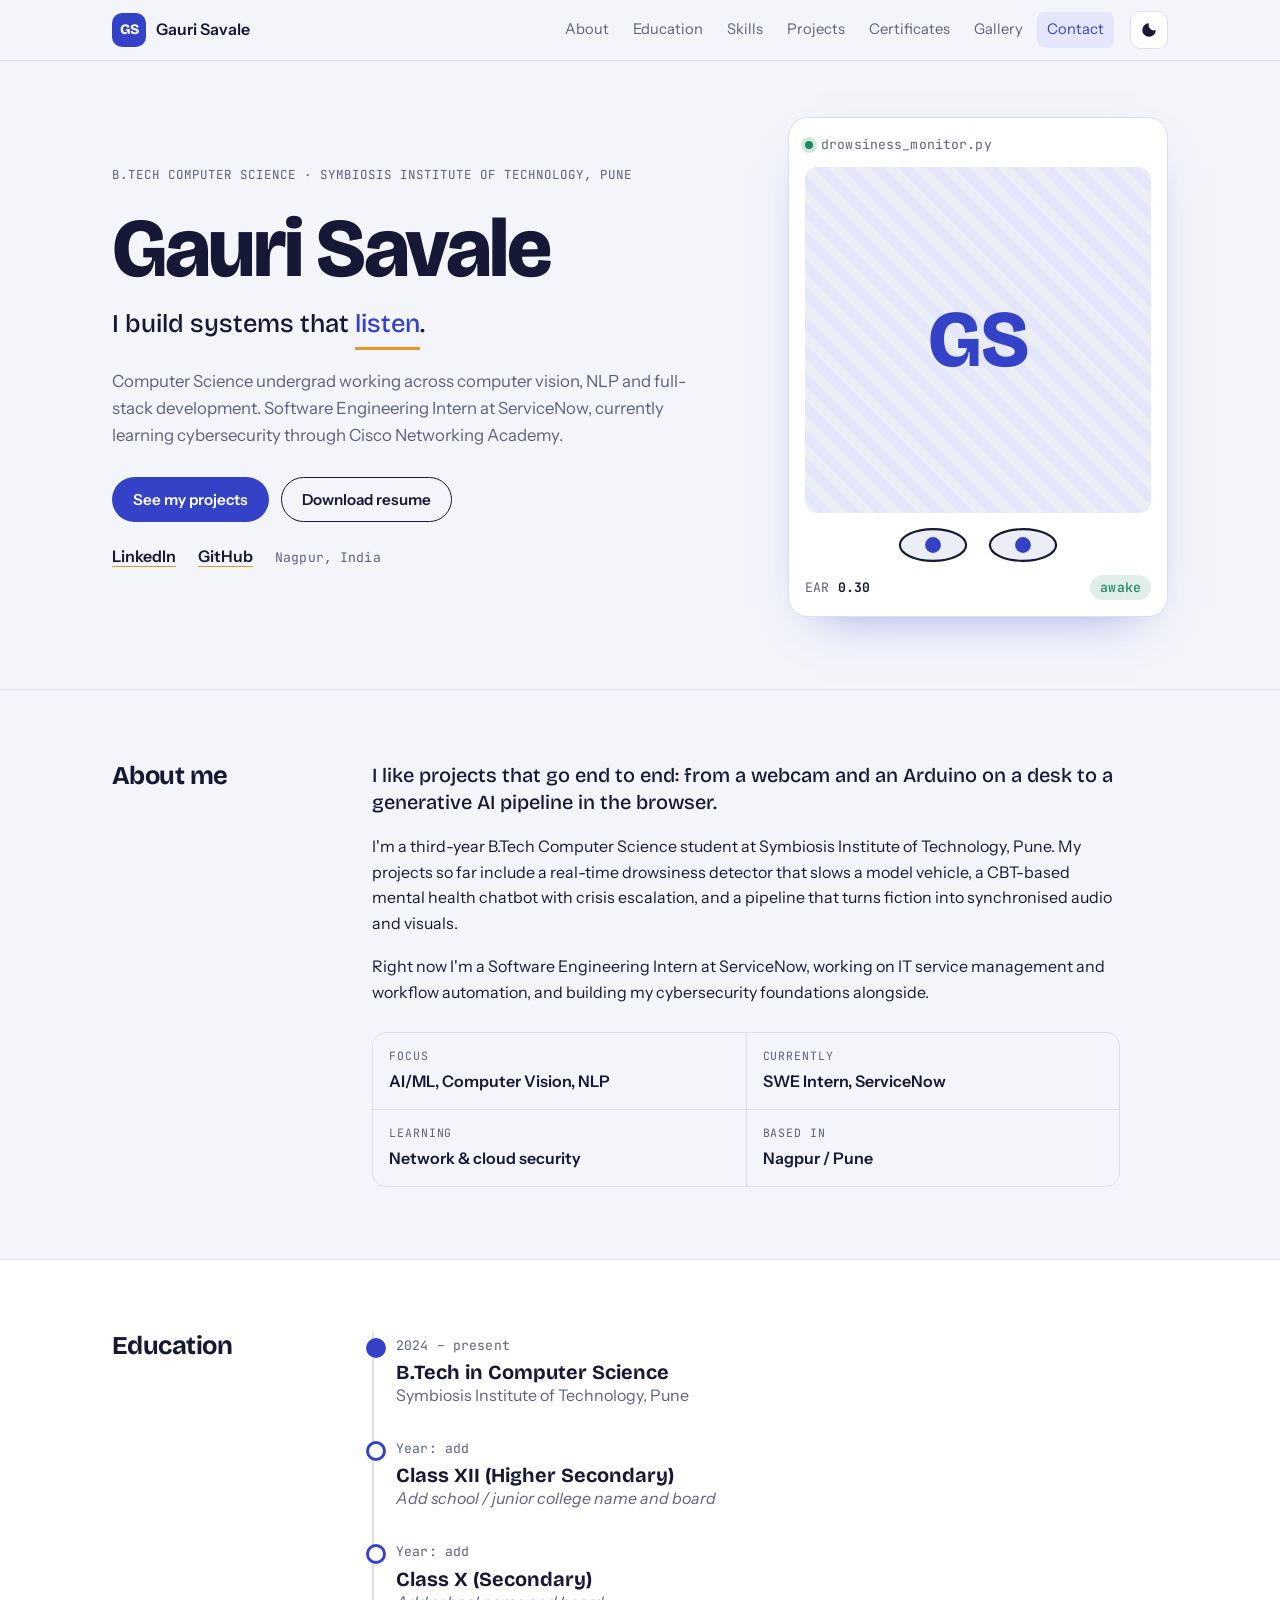
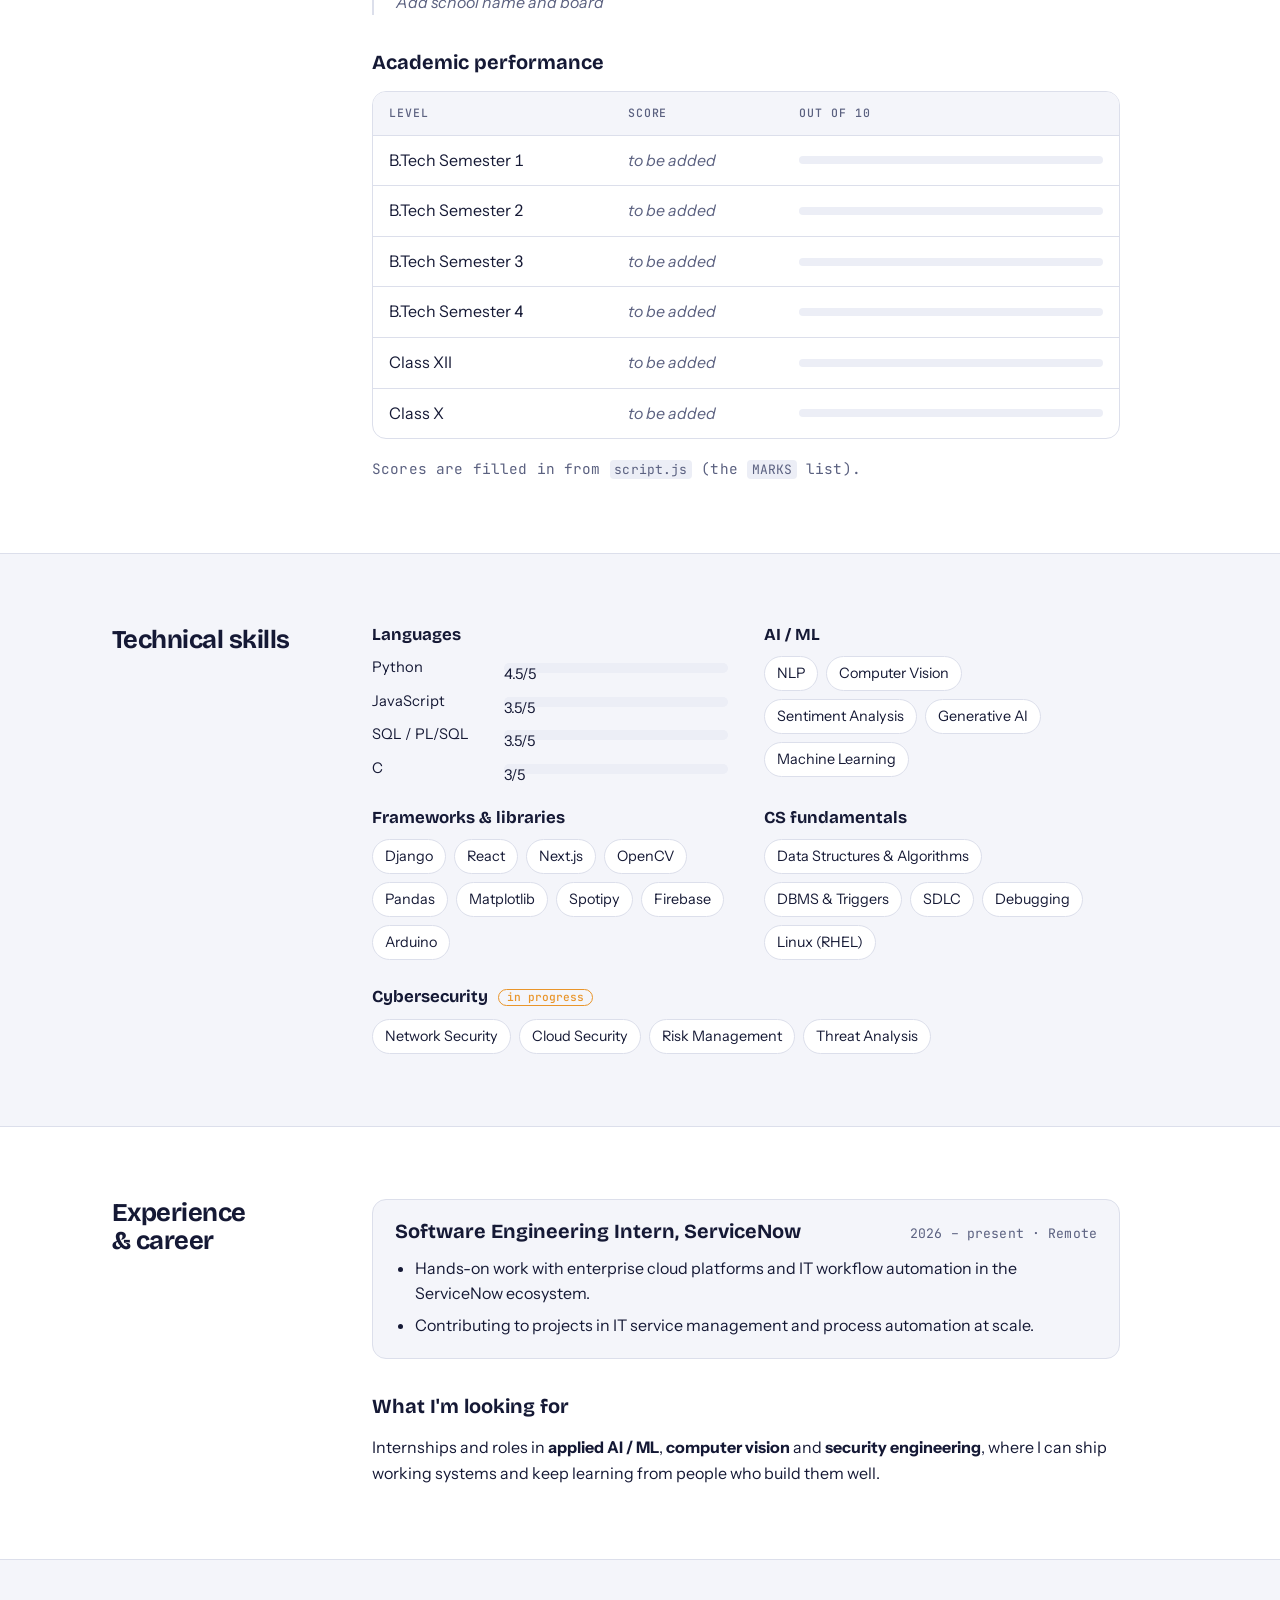
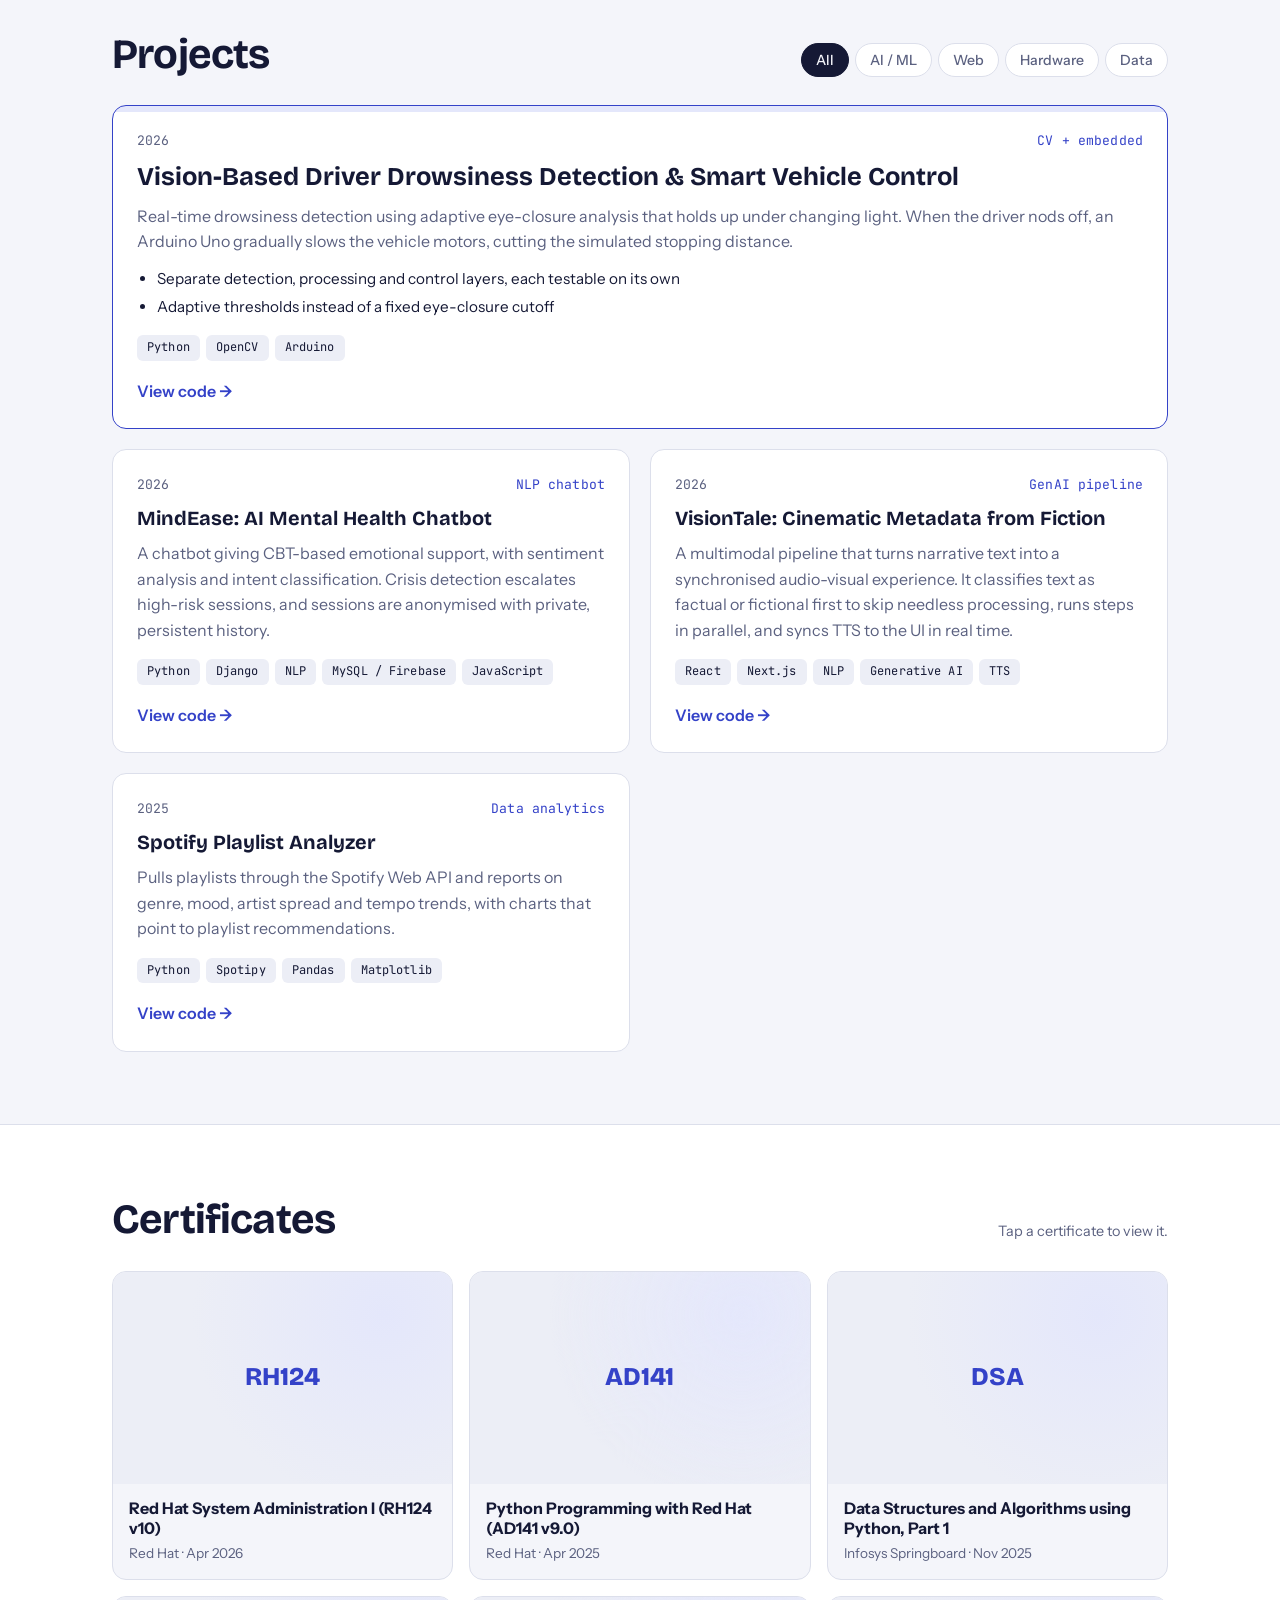
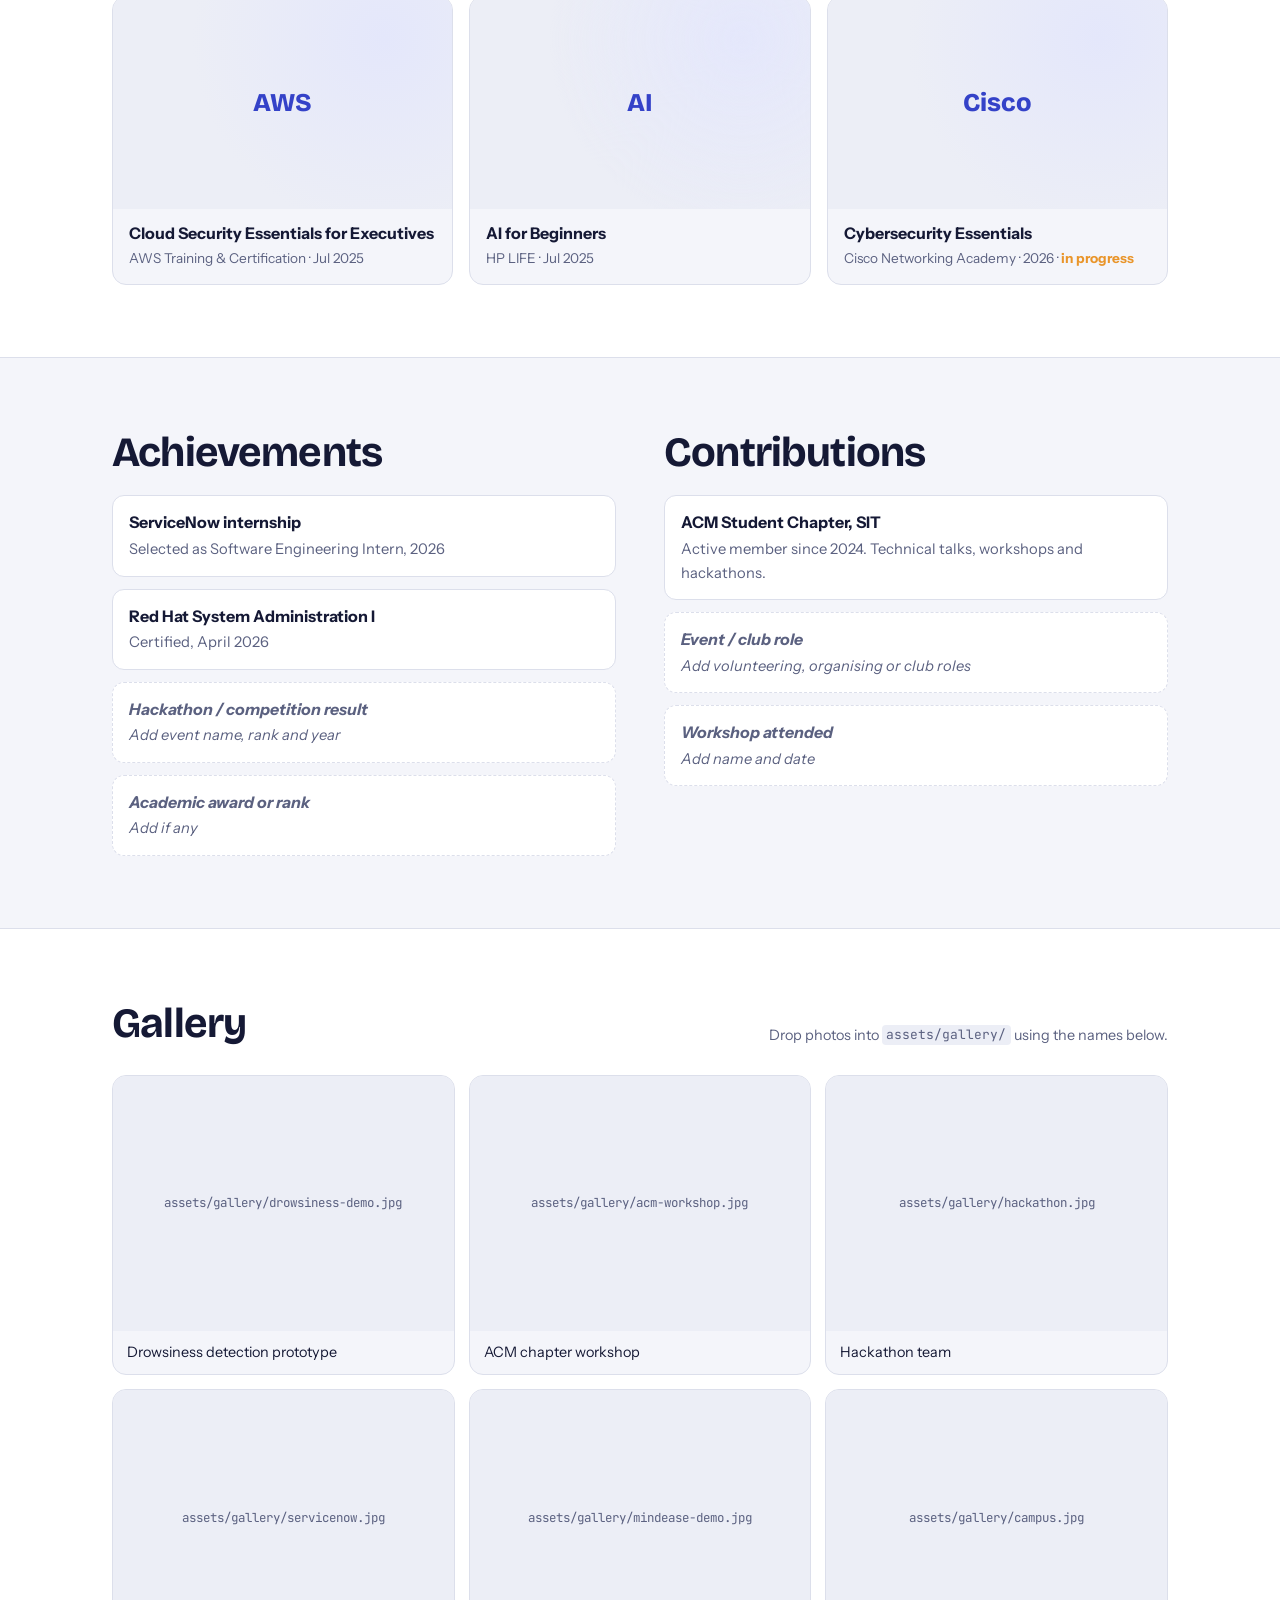
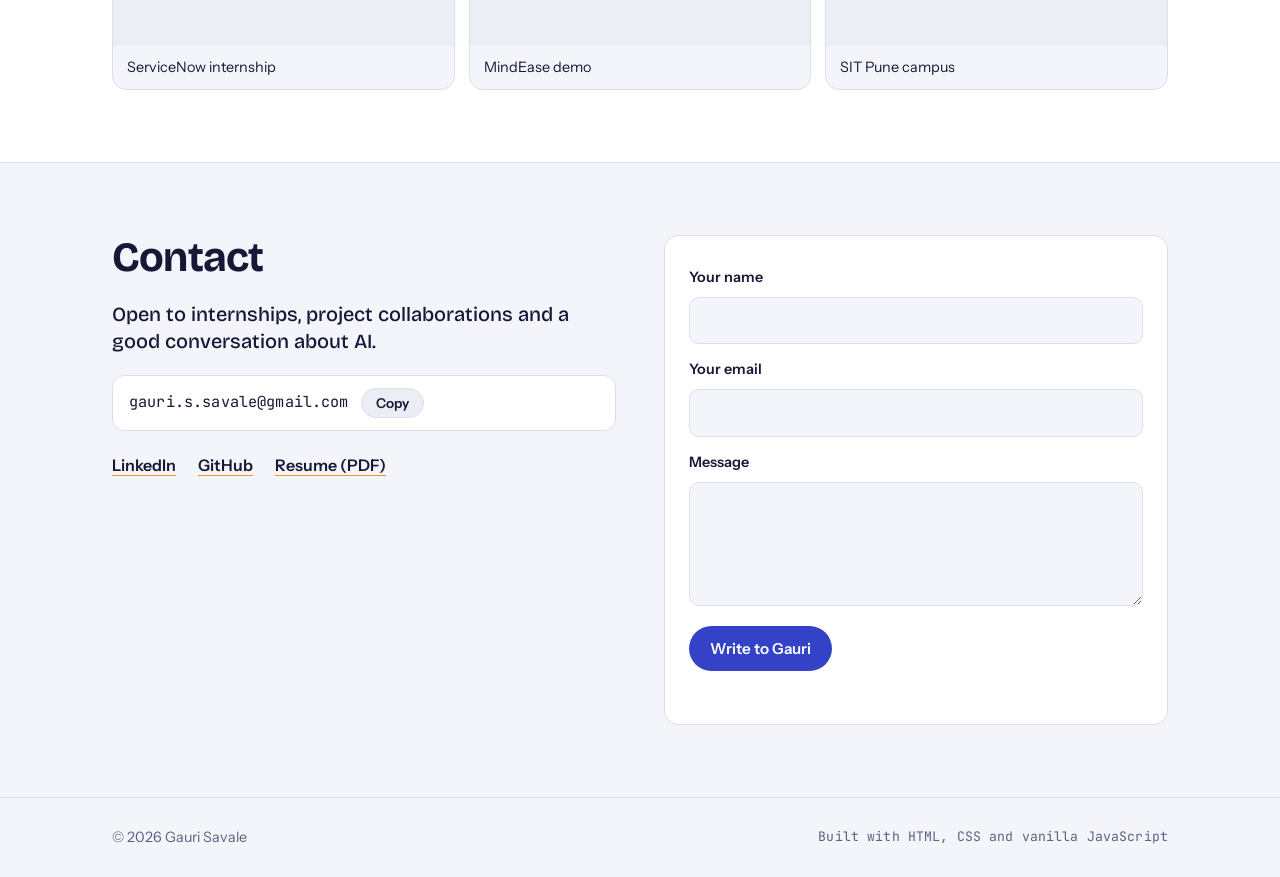
==== index.html @ f776ebed "Add files via upload" ====
<!doctype html>
<html lang="en">
<head>
  <meta charset="utf-8">
  <meta name="viewport" content="width=device-width, initial-scale=1, viewport-fit=cover">
  <title>Gauri Savale Portfolio</title>
  <meta name="claude:viewport-fit-sides" content="cover">
  <meta name="description" content="Gauri Savale, B.Tech Computer Science student at Symbiosis Institute of Technology. AI/ML, computer vision, NLP and full-stack projects.">
  <link rel="preconnect" href="https://fonts.googleapis.com">
  <link rel="preconnect" href="https://fonts.gstatic.com" crossorigin>
  <link rel="stylesheet" href="https://fonts.googleapis.com/css2?family=Bricolage+Grotesque:opsz,wght@12..96,500;12..96,700;12..96,800&family=Instrument+Sans:wght@400;500;600&family=JetBrains+Mono:wght@400;500&display=swap">
  <link rel="stylesheet" href="style.css">
</head>
<body>

<a class="skip" href="#about">Skip to content</a>

<!-- ============ NAVIGATION ============ -->
<header class="nav">
  <div class="wrap nav-inner">
    <a href="#top" class="brand" aria-label="Back to top"><span class="brand-mark">GS</span><span class="brand-name">Gauri Savale</span></a>
    <nav id="menu" class="menu" aria-label="Sections">
      <a href="#about">About</a>
      <a href="#education">Education</a>
      <a href="#skills">Skills</a>
      <a href="#projects">Projects</a>
      <a href="#certificates">Certificates</a>
      <a href="#gallery">Gallery</a>
      <a href="#contact">Contact</a>
    </nav>
    <div class="nav-actions">
      <button id="themeBtn" class="icon-btn" type="button" aria-label="Switch colour theme">
        <svg viewBox="0 0 24 24" width="18" height="18" aria-hidden="true"><path fill="currentColor" d="M12 3a9 9 0 1 0 9 9 7 7 0 0 1-9-9z"/></svg>
      </button>
      <button id="menuBtn" class="icon-btn menu-btn" type="button" aria-label="Open menu" aria-expanded="false" aria-controls="menu">
        <svg viewBox="0 0 24 24" width="20" height="20" aria-hidden="true"><path fill="currentColor" d="M3 6h18v2H3zm0 5h18v2H3zm0 5h18v2H3z"/></svg>
      </button>
    </div>
  </div>
</header>

<main id="top">

  <!-- ============ HERO ============ -->
  <section class="hero">
    <div class="wrap hero-grid">
      <div class="hero-text">
        <p class="eyebrow">B.Tech Computer Science · Symbiosis Institute of Technology, Pune</p>
        <h1>Gauri Savale</h1>
        <p class="role">I build systems that <span id="rotator" class="rotator">see</span>.</p>
        <p class="lede">Computer Science undergrad working across computer vision, NLP and full-stack development. Software Engineering Intern at ServiceNow, currently learning cybersecurity through Cisco Networking Academy.</p>
        <div class="cta-row">
          <a class="btn btn-primary" href="#projects">See my projects</a>
          <a class="btn btn-ghost" href="assets/Gauri_Savale_Resume.pdf" download>Download resume</a>
        </div>
        <ul class="hero-links">
          <li><a href="https://www.linkedin.com/in/gaurisavale" target="_blank" rel="noopener">LinkedIn</a></li>
          <li><a href="https://github.com/YOUR-GITHUB-USERNAME" target="_blank" rel="noopener">GitHub</a></li>
          <li><span class="mono">Nagpur, India</span></li>
        </ul>
      </div>

      <!-- A live nod to the drowsiness detection project: blinking eyes + an eye aspect ratio readout -->
      <figure class="monitor" aria-label="Animated demo inspired by the drowsiness detection project">
        <div class="monitor-head">
          <span class="dot"></span><span class="mono">drowsiness_monitor.py</span>
        </div>
        <div class="photo-frame">
          <img id="profilePhoto" src="assets/profile.jpg" alt="Photo of Gauri Savale" width="320" height="320">
          <span class="initials" aria-hidden="true">GS</span>
        </div>
        <div class="eyes" aria-hidden="true">
          <svg class="eye" viewBox="0 0 100 50"><ellipse cx="50" cy="25" rx="46" ry="22" class="sclera"/><circle cx="50" cy="25" r="11" class="iris"/><rect class="lid" x="0" y="0" width="100" height="50"/></svg>
          <svg class="eye" viewBox="0 0 100 50"><ellipse cx="50" cy="25" rx="46" ry="22" class="sclera"/><circle cx="50" cy="25" r="11" class="iris"/><rect class="lid" x="0" y="0" width="100" height="50"/></svg>
        </div>
        <figcaption class="readout mono">
          <span>EAR <b id="earValue">0.31</b></span>
          <span id="earState" class="state awake">awake</span>
        </figcaption>
      </figure>
    </div>
  </section>

  <!-- ============ ABOUT ============ -->
  <section id="about" class="section">
    <div class="wrap split">
      <h2 class="label">About me</h2>
      <div class="body">
        <p class="big">I like projects that go end to end: from a webcam and an Arduino on a desk to a generative AI pipeline in the browser.</p>
        <p>I'm a third-year B.Tech Computer Science student at Symbiosis Institute of Technology, Pune. My projects so far include a real-time drowsiness detector that slows a model vehicle, a CBT-based mental health chatbot with crisis escalation, and a pipeline that turns fiction into synchronised audio and visuals.</p>
        <p>Right now I'm a Software Engineering Intern at ServiceNow, working on IT service management and workflow automation, and building my cybersecurity foundations alongside.</p>
        <dl class="facts">
          <div><dt>Focus</dt><dd>AI/ML, Computer Vision, NLP</dd></div>
          <div><dt>Currently</dt><dd>SWE Intern, ServiceNow</dd></div>
          <div><dt>Learning</dt><dd>Network &amp; cloud security</dd></div>
          <div><dt>Based in</dt><dd>Nagpur / Pune</dd></div>
        </dl>
      </div>
    </div>
  </section>

  <!-- ============ EDUCATION + MARKS ============ -->
  <section id="education" class="section alt">
    <div class="wrap split">
      <h2 class="label">Education</h2>
      <div class="body">
        <ol class="timeline">
          <li>
            <span class="when mono">2024 – present</span>
            <h3>B.Tech in Computer Science</h3>
            <p>Symbiosis Institute of Technology, Pune</p>
          </li>
          <li>
            <span class="when mono">Year: add</span>
            <h3>Class XII (Higher Secondary)</h3>
            <p class="todo">Add school / junior college name and board</p>
          </li>
          <li>
            <span class="when mono">Year: add</span>
            <h3>Class X (Secondary)</h3>
            <p class="todo">Add school name and board</p>
          </li>
        </ol>

        <h3 class="sub">Academic performance</h3>
        <div class="table-wrap">
          <table class="marks">
            <thead><tr><th>Level</th><th>Score</th><th class="bar-col">Out of 10</th></tr></thead>
            <tbody id="marksBody"></tbody>
          </table>
        </div>
        <p class="note mono">Scores are filled in from <code>script.js</code> (the <code>MARKS</code> list).</p>
      </div>
    </div>
  </section>

  <!-- ============ SKILLS ============ -->
  <section id="skills" class="section">
    <div class="wrap split">
      <h2 class="label">Technical skills</h2>
      <div class="body">
        <div class="skill-grid">
          <div class="skill-group">
            <h3>Languages</h3>
            <ul class="meters">
              <li><span>Python</span><meter min="0" max="5" value="4.5">4.5/5</meter></li>
              <li><span>JavaScript</span><meter min="0" max="5" value="3.5">3.5/5</meter></li>
              <li><span>SQL / PL/SQL</span><meter min="0" max="5" value="3.5">3.5/5</meter></li>
              <li><span>C</span><meter min="0" max="5" value="3">3/5</meter></li>
            </ul>
          </div>
          <div class="skill-group">
            <h3>AI / ML</h3>
            <ul class="chips">
              <li>NLP</li><li>Computer Vision</li><li>Sentiment Analysis</li><li>Generative AI</li><li>Machine Learning</li>
            </ul>
          </div>
          <div class="skill-group">
            <h3>Frameworks &amp; libraries</h3>
            <ul class="chips">
              <li>Django</li><li>React</li><li>Next.js</li><li>OpenCV</li><li>Pandas</li><li>Matplotlib</li><li>Spotipy</li><li>Firebase</li><li>Arduino</li>
            </ul>
          </div>
          <div class="skill-group">
            <h3>CS fundamentals</h3>
            <ul class="chips">
              <li>Data Structures &amp; Algorithms</li><li>DBMS &amp; Triggers</li><li>SDLC</li><li>Debugging</li><li>Linux (RHEL)</li>
            </ul>
          </div>
          <div class="skill-group wide">
            <h3>Cybersecurity <span class="tag">in progress</span></h3>
            <ul class="chips">
              <li>Network Security</li><li>Cloud Security</li><li>Risk Management</li><li>Threat Analysis</li>
            </ul>
          </div>
        </div>
      </div>
    </div>
  </section>

  <!-- ============ EXPERIENCE + CAREER ============ -->
  <section id="experience" class="section alt">
    <div class="wrap split">
      <h2 class="label">Experience &amp; career</h2>
      <div class="body">
        <article class="job">
          <div class="job-head">
            <h3>Software Engineering Intern, ServiceNow</h3>
            <span class="mono when">2026 – present · Remote</span>
          </div>
          <ul>
            <li>Hands-on work with enterprise cloud platforms and IT workflow automation in the ServiceNow ecosystem.</li>
            <li>Contributing to projects in IT service management and process automation at scale.</li>
          </ul>
        </article>

        <h3 class="sub">What I'm looking for</h3>
        <p>Internships and roles in <strong>applied AI / ML</strong>, <strong>computer vision</strong> and <strong>security engineering</strong>, where I can ship working systems and keep learning from people who build them well.</p>
      </div>
    </div>
  </section>

  <!-- ============ PROJECTS ============ -->
  <section id="projects" class="section">
    <div class="wrap">
      <div class="section-head">
        <h2 class="label">Projects</h2>
        <div class="filters" role="group" aria-label="Filter projects">
          <button type="button" class="filter is-on" data-filter="all" aria-pressed="true">All</button>
          <button type="button" class="filter" data-filter="ai" aria-pressed="false">AI / ML</button>
          <button type="button" class="filter" data-filter="web" aria-pressed="false">Web</button>
          <button type="button" class="filter" data-filter="hardware" aria-pressed="false">Hardware</button>
          <button type="button" class="filter" data-filter="data" aria-pressed="false">Data</button>
        </div>
      </div>

      <div class="projects">
        <article class="project featured" data-tags="ai hardware">
          <div class="project-top"><span class="year mono">2026</span><span class="kind mono">CV + embedded</span></div>
          <h3>Vision-Based Driver Drowsiness Detection &amp; Smart Vehicle Control</h3>
          <p>Real-time drowsiness detection using adaptive eye-closure analysis that holds up under changing light. When the driver nods off, an Arduino Uno gradually slows the vehicle motors, cutting the simulated stopping distance.</p>
          <ul class="points">
            <li>Separate detection, processing and control layers, each testable on its own</li>
            <li>Adaptive thresholds instead of a fixed eye-closure cutoff</li>
          </ul>
          <ul class="stack mono"><li>Python</li><li>OpenCV</li><li>Arduino</li></ul>
          <a class="code-link" href="https://github.com/YOUR-GITHUB-USERNAME" target="_blank" rel="noopener">View code →</a>
        </article>

        <article class="project" data-tags="ai web">
          <div class="project-top"><span class="year mono">2026</span><span class="kind mono">NLP chatbot</span></div>
          <h3>MindEase: AI Mental Health Chatbot</h3>
          <p>A chatbot giving CBT-based emotional support, with sentiment analysis and intent classification. Crisis detection escalates high-risk sessions, and sessions are anonymised with private, persistent history.</p>
          <ul class="stack mono"><li>Python</li><li>Django</li><li>NLP</li><li>MySQL / Firebase</li><li>JavaScript</li></ul>
          <a class="code-link" href="https://github.com/YOUR-GITHUB-USERNAME" target="_blank" rel="noopener">View code →</a>
        </article>

        <article class="project" data-tags="ai web">
          <div class="project-top"><span class="year mono">2026</span><span class="kind mono">GenAI pipeline</span></div>
          <h3>VisionTale: Cinematic Metadata from Fiction</h3>
          <p>A multimodal pipeline that turns narrative text into a synchronised audio-visual experience. It classifies text as factual or fictional first to skip needless processing, runs steps in parallel, and syncs TTS to the UI in real time.</p>
          <ul class="stack mono"><li>React</li><li>Next.js</li><li>NLP</li><li>Generative AI</li><li>TTS</li></ul>
          <a class="code-link" href="https://github.com/YOUR-GITHUB-USERNAME" target="_blank" rel="noopener">View code →</a>
        </article>

        <article class="project" data-tags="data">
          <div class="project-top"><span class="year mono">2025</span><span class="kind mono">Data analytics</span></div>
          <h3>Spotify Playlist Analyzer</h3>
          <p>Pulls playlists through the Spotify Web API and reports on genre, mood, artist spread and tempo trends, with charts that point to playlist recommendations.</p>
          <ul class="stack mono"><li>Python</li><li>Spotipy</li><li>Pandas</li><li>Matplotlib</li></ul>
          <a class="code-link" href="https://github.com/YOUR-GITHUB-USERNAME" target="_blank" rel="noopener">View code →</a>
        </article>
      </div>
    </div>
  </section>

  <!-- ============ CERTIFICATES ============ -->
  <section id="certificates" class="section alt">
    <div class="wrap">
      <div class="section-head">
        <h2 class="label">Certificates</h2>
        <p class="note">Tap a certificate to view it.</p>
      </div>
      <div class="certs" id="certGrid"></div>
    </div>
  </section>

  <!-- ============ ACHIEVEMENTS + CONTRIBUTIONS ============ -->
  <section id="achievements" class="section">
    <div class="wrap two-col">
      <div>
        <h2 class="label">Achievements</h2>
        <ul class="list">
          <li><strong>ServiceNow internship</strong><span>Selected as Software Engineering Intern, 2026</span></li>
          <li><strong>Red Hat System Administration I</strong><span>Certified, April 2026</span></li>
          <li class="todo"><strong>Hackathon / competition result</strong><span>Add event name, rank and year</span></li>
          <li class="todo"><strong>Academic award or rank</strong><span>Add if any</span></li>
        </ul>
      </div>
      <div>
        <h2 class="label">Contributions</h2>
        <ul class="list">
          <li><strong>ACM Student Chapter, SIT</strong><span>Active member since 2024. Technical talks, workshops and hackathons.</span></li>
          <li class="todo"><strong>Event / club role</strong><span>Add volunteering, organising or club roles</span></li>
          <li class="todo"><strong>Workshop attended</strong><span>Add name and date</span></li>
        </ul>
      </div>
    </div>
  </section>

  <!-- ============ GALLERY ============ -->
  <section id="gallery" class="section alt">
    <div class="wrap">
      <div class="section-head">
        <h2 class="label">Gallery</h2>
        <p class="note">Drop photos into <code>assets/gallery/</code> using the names below.</p>
      </div>
      <div class="gallery" id="galleryGrid"></div>
    </div>
  </section>

  <!-- ============ CONTACT ============ -->
  <section id="contact" class="section">
    <div class="wrap two-col">
      <div>
        <h2 class="label">Contact</h2>
        <p class="big">Open to internships, project collaborations and a good conversation about AI.</p>
        <div class="contact-line">
          <span class="mono" id="emailText">gauri.s.savale@gmail.com</span>
          <button type="button" class="btn btn-small" id="copyEmail">Copy</button>
        </div>
        <ul class="hero-links">
          <li><a href="https://www.linkedin.com/in/gaurisavale" target="_blank" rel="noopener">LinkedIn</a></li>
          <li><a href="https://github.com/YOUR-GITHUB-USERNAME" target="_blank" rel="noopener">GitHub</a></li>
          <li><a href="assets/Gauri_Savale_Resume.pdf" download>Resume (PDF)</a></li>
        </ul>
      </div>
      <form id="contactForm" class="form" novalidate>
        <label for="cName">Your name</label>
        <input id="cName" name="name" type="text" autocomplete="name" required>
        <label for="cEmail">Your email</label>
        <input id="cEmail" name="email" type="email" autocomplete="email" required>
        <label for="cMsg">Message</label>
        <textarea id="cMsg" name="message" rows="4" required></textarea>
        <button class="btn btn-primary" type="submit">Write to Gauri</button>
        <p id="formNote" class="form-note" role="status"></p>
      </form>
    </div>
  </section>
</main>

<footer class="footer">
  <div class="wrap footer-inner">
    <span>© <span id="year">2026</span> Gauri Savale</span>
    <span class="mono">Built with HTML, CSS and vanilla JavaScript</span>
  </div>
</footer>

<!-- Certificate viewer -->
<dialog id="certDialog" class="dialog" aria-labelledby="dlgTitle">
  <div class="dialog-head">
    <h3 id="dlgTitle">Certificate</h3>
    <button type="button" class="icon-btn" id="dlgClose" aria-label="Close">✕</button>
  </div>
  <div class="dialog-body" id="dlgBody"></div>
</dialog>

<script src="script.js"></script>
</body>
</html>
---- style.css ----
/* Layout: single column of sections; on wide screens each section has a
   narrow label column on the left and content on the right. */
:root {
  --bg: #F4F5FA;
  --surface: #FFFFFF;
  --surface-2: #ECEEF6;
  --ink: #151935;
  --muted: #5B6180;
  --line: #DCDFEB;
  --accent: #3442C8;
  --accent-ink: #FFFFFF;
  --accent-soft: #E4E7FB;
  --spark: #E9952A;
  --ok: #1E8A5B;
  --warn: #C2410C;

  --f-display: "Bricolage Grotesque", "Segoe UI", system-ui, sans-serif;
  --f-body: "Instrument Sans", "Segoe UI", system-ui, sans-serif;
  --f-mono: "JetBrains Mono", ui-monospace, Consolas, monospace;

  --step-0: 1rem;
  --step-1: 1.25rem;
  --step-2: 1.6rem;
  --step-3: clamp(2rem, 4vw, 2.6rem);
  --step-4: clamp(2.8rem, 8vw, 5.2rem);

  --radius: 14px;
  --maxw: 1120px;
}

@media (prefers-color-scheme: dark) {
  :root:not([data-theme="light"]) {
    --bg: #0E1120; --surface: #161A2E; --surface-2: #1C2138; --ink: #ECEEF8; --muted: #9BA1BF;
    --line: #2A3050; --accent: #8E98FF; --accent-ink: #0E1120; --accent-soft: #232A52;
    --spark: #F3B04F; --ok: #4CC58E; --warn: #FB923C; color-scheme: dark;
  }
}
:root[data-theme="dark"] {
  --bg: #0E1120; --surface: #161A2E; --surface-2: #1C2138; --ink: #ECEEF8; --muted: #9BA1BF;
  --line: #2A3050; --accent: #8E98FF; --accent-ink: #0E1120; --accent-soft: #232A52;
  --spark: #F3B04F; --ok: #4CC58E; --warn: #FB923C; color-scheme: dark;
}

/* ---------- Base ---------- */
* { box-sizing: border-box; }
html { scroll-behavior: smooth; scroll-padding-top: 72px; }
body {
  margin: 0;
  background: var(--bg);
  color: var(--ink);
  font-family: var(--f-body);
  font-size: var(--step-0);
  line-height: 1.6;
  -webkit-font-smoothing: antialiased;
}
img { max-width: 100%; display: block; }
a { color: var(--accent); }
h1, h2, h3 { font-family: var(--f-display); line-height: 1.1; margin: 0; text-wrap: balance; }
p { margin: 0; }
code { font-family: var(--f-mono); font-size: .9em; background: var(--surface-2); padding: .1em .35em; border-radius: 4px; }
.mono { font-family: var(--f-mono); font-size: .82rem; letter-spacing: .01em; }
:focus-visible { outline: 3px solid var(--spark); outline-offset: 2px; border-radius: 4px; }

.wrap {
  max-width: var(--maxw);
  margin-inline: auto;
  padding-left: max(16px, env(safe-area-inset-left, 0px));
  padding-right: max(16px, env(safe-area-inset-right, 0px));
}
@media (min-width: 700px) {
  .wrap { padding-left: max(32px, env(safe-area-inset-left, 0px)); padding-right: max(32px, env(safe-area-inset-right, 0px)); }
}

.skip { position: absolute; left: -999px; top: 8px; background: var(--accent); color: var(--accent-ink); padding: 8px 12px; z-index: 50; }
.skip:focus { left: 16px; }

/* ---------- Nav ---------- */
.nav {
  position: sticky;
  top: env(safe-area-inset-top, 0px);
  z-index: 20;
  background: color-mix(in srgb, var(--bg) 88%, transparent);
  backdrop-filter: blur(10px);
  border-bottom: 1px solid var(--line);
}
.nav-inner { display: flex; align-items: center; gap: 16px; height: 60px; }
.brand { display: flex; align-items: center; gap: 10px; text-decoration: none; color: var(--ink); font-weight: 600; }
.brand-mark {
  display: grid; place-items: center; width: 34px; height: 34px; border-radius: 10px;
  background: var(--accent); color: var(--accent-ink); font-family: var(--f-display); font-weight: 800; font-size: .9rem;
}
.menu { display: flex; gap: 4px; margin-left: auto; }
.menu a {
  color: var(--muted); text-decoration: none; font-size: .92rem; padding: 6px 10px; border-radius: 8px;
}
.menu a:hover { color: var(--ink); background: var(--surface-2); }
.menu a.active { color: var(--accent); background: var(--accent-soft); }
.nav-actions { display: flex; gap: 6px; }
.icon-btn {
  display: grid; place-items: center; width: 38px; height: 38px; border-radius: 10px;
  border: 1px solid var(--line); background: var(--surface); color: var(--ink); cursor: pointer; font-size: 1rem;
}
.icon-btn:hover { border-color: var(--accent); color: var(--accent); }
.menu-btn { display: none; }

@media (max-width: 900px) {
  .menu-btn { display: grid; }
  .nav-actions { margin-left: auto; }
  .menu {
    position: absolute; top: 60px; left: 0; right: 0; margin: 0;
    flex-direction: column; gap: 0;
    background: var(--surface); border-bottom: 1px solid var(--line);
    padding: 8px max(16px, env(safe-area-inset-right, 0px)) 12px max(16px, env(safe-area-inset-left, 0px));
    display: none;
  }
  .menu.open { display: flex; }
  .menu a { padding: 12px 10px; font-size: 1rem; }
}

/* ---------- Buttons ---------- */
.btn {
  display: inline-flex; align-items: center; justify-content: center; gap: 8px;
  font: 600 .95rem var(--f-body); padding: 12px 20px; border-radius: 999px;
  text-decoration: none; border: 1.5px solid transparent; cursor: pointer;
  transition: transform .15s ease, background-color .15s ease;
}
.btn:hover { transform: translateY(-1px); }
.btn-primary { background: var(--accent); color: var(--accent-ink); }
.btn-ghost { border-color: var(--ink); color: var(--ink); background: transparent; }
.btn-ghost:hover { background: var(--ink); color: var(--bg); }
.btn-small { padding: 6px 14px; font-size: .85rem; background: var(--surface-2); color: var(--ink); border-color: var(--line); }

/* ---------- Hero ---------- */
.hero { padding-block: 56px 72px; }
.hero-grid { display: grid; grid-template-columns: minmax(0, 1.35fr) minmax(0, 1fr); gap: 48px; align-items: center; }
.eyebrow { font-family: var(--f-mono); font-size: .78rem; text-transform: uppercase; letter-spacing: .08em; color: var(--muted); margin-bottom: 18px; }
.hero h1 { font-size: var(--step-4); font-weight: 800; letter-spacing: -.03em; }
.role { font-family: var(--f-display); font-size: var(--step-2); font-weight: 500; margin-top: 10px; }
.rotator {
  color: var(--accent); display: inline-block;
  border-bottom: 3px solid var(--spark); padding-bottom: 2px;
  transition: opacity .25s ease;
}
.lede { color: var(--muted); max-width: 54ch; margin-top: 18px; font-size: 1.05rem; }
.cta-row { display: flex; flex-wrap: wrap; gap: 12px; margin-top: 28px; }
.hero-links { list-style: none; padding: 0; margin: 22px 0 0; display: flex; flex-wrap: wrap; gap: 8px 22px; align-items: center; }
.hero-links a { color: var(--ink); font-weight: 600; text-decoration-color: var(--spark); text-underline-offset: 4px; }
.hero-links .mono { color: var(--muted); }

.monitor {
  margin: 0; background: var(--surface); border: 1px solid var(--line); border-radius: 20px;
  padding: 16px; box-shadow: 0 20px 50px -30px color-mix(in srgb, var(--accent) 60%, transparent);
  max-width: 380px; justify-self: end; width: 100%;
}
.monitor-head { display: flex; align-items: center; gap: 8px; color: var(--muted); margin-bottom: 12px; }
.dot { width: 8px; height: 8px; border-radius: 50%; background: var(--ok); box-shadow: 0 0 0 4px color-mix(in srgb, var(--ok) 20%, transparent); }
.photo-frame {
  position: relative; aspect-ratio: 1; max-width: 100%; border-radius: 12px; overflow: hidden;
  background: repeating-linear-gradient(45deg, var(--surface-2) 0 10px, var(--accent-soft) 10px 20px);
}
.photo-frame img { position: absolute; inset: 0; width: 100%; height: 100%; object-fit: cover; z-index: 1; }
.photo-frame img.missing { display: none; }
.initials {
  position: absolute; inset: 0; display: grid; place-items: center;
  font-family: var(--f-display); font-weight: 800; font-size: 5rem; color: var(--accent);
}
.eyes { display: flex; justify-content: center; gap: 18px; margin-top: 14px; }
.eye { width: 72px; height: 36px; }
.sclera { fill: var(--surface-2); stroke: var(--ink); stroke-width: 3; }
.iris { fill: var(--accent); }
.lid { fill: var(--ink); transform-origin: 50% 0; transform: scaleY(0); transition: transform .12s ease; }
.monitor.blink .lid { transform: scaleY(1); }
.readout { display: flex; justify-content: space-between; align-items: center; margin-top: 12px; color: var(--muted); }
.readout b { color: var(--ink); font-variant-numeric: tabular-nums; }
.state { padding: 2px 10px; border-radius: 999px; font-weight: 500; }
.state.awake { color: var(--ok); background: color-mix(in srgb, var(--ok) 14%, transparent); }
.state.drowsy { color: var(--warn); background: color-mix(in srgb, var(--warn) 14%, transparent); }

@media (max-width: 820px) {
  .hero { padding-block: 36px 48px; }
  .hero-grid { grid-template-columns: minmax(0, 1fr); gap: 32px; }
  .monitor { justify-self: start; }
}

/* ---------- Sections ---------- */
.section { padding-block: 72px; border-top: 1px solid var(--line); }
.section.alt { background: var(--surface); }
.split { display: grid; grid-template-columns: 220px minmax(0, 1fr); gap: 40px; }
.label {
  font-size: var(--step-3); font-weight: 700; letter-spacing: -.02em;
}
.split .label { font-size: var(--step-2); position: sticky; top: 90px; align-self: start; }
.body { display: grid; gap: 18px; max-width: 68ch; min-width: 0; }
.big { font-family: var(--f-display); font-size: var(--step-1); font-weight: 500; line-height: 1.35; }
.sub { font-size: var(--step-1); margin-top: 18px; }
.note { color: var(--muted); font-size: .9rem; }
.section-head { display: flex; flex-wrap: wrap; align-items: end; justify-content: space-between; gap: 16px; margin-bottom: 28px; }
.two-col { display: grid; grid-template-columns: minmax(0, 1fr) minmax(0, 1fr); gap: 48px; }
.two-col .label { margin-bottom: 20px; }

@media (max-width: 820px) {
  .section { padding-block: 52px; }
  .split, .two-col { grid-template-columns: minmax(0, 1fr); gap: 20px; }
  .split .label { position: static; }
}

/* placeholders for content still to add */
.todo { color: var(--muted); font-style: italic; }
li.todo { border-style: dashed !important; }

/* About facts */
.facts { display: grid; grid-template-columns: repeat(2, minmax(0, 1fr)); gap: 1px; margin: 8px 0 0; background: var(--line); border: 1px solid var(--line); border-radius: var(--radius); overflow: hidden; }
.facts div { background: var(--bg); padding: 14px 16px; }
.facts dt { font-family: var(--f-mono); font-size: .72rem; text-transform: uppercase; letter-spacing: .08em; color: var(--muted); }
.facts dd { margin: 4px 0 0; font-weight: 600; }

/* Education timeline */
.timeline { list-style: none; margin: 0; padding: 0 0 0 22px; border-left: 2px solid var(--line); display: grid; gap: 26px; }
.timeline li { position: relative; }
.timeline li::before {
  content: ""; position: absolute; left: -30px; top: 6px; width: 14px; height: 14px; border-radius: 50%;
  background: var(--surface); border: 3px solid var(--accent);
}
.timeline li:first-child::before { background: var(--accent); }
.timeline h3 { font-size: var(--step-1); margin-top: 4px; }
.timeline .when { color: var(--muted); }
.timeline p { color: var(--muted); }

/* Marks table */
.table-wrap { overflow-x: auto; border: 1px solid var(--line); border-radius: var(--radius); }
.marks { width: 100%; border-collapse: collapse; font-variant-numeric: tabular-nums; min-width: 420px; }
.marks th, .marks td { text-align: left; padding: 12px 16px; border-bottom: 1px solid var(--line); }
.marks tr:last-child td { border-bottom: 0; }
.marks th { font-family: var(--f-mono); font-size: .72rem; text-transform: uppercase; letter-spacing: .08em; color: var(--muted); font-weight: 500; background: var(--bg); }
.marks .bar-col { width: 45%; }
.bar { height: 8px; border-radius: 99px; background: var(--surface-2); overflow: hidden; }
.bar span { display: block; height: 100%; background: var(--accent); border-radius: 99px; }
.pending { color: var(--muted); font-style: italic; }

/* Skills */
.skill-grid { display: grid; grid-template-columns: repeat(2, minmax(0, 1fr)); gap: 28px 36px; }
.skill-group h3 { font-size: 1.05rem; margin-bottom: 12px; display: flex; align-items: center; gap: 10px; }
.skill-group.wide { grid-column: 1 / -1; }
.tag { font-family: var(--f-mono); font-size: .7rem; font-weight: 500; color: var(--spark); border: 1px solid currentColor; border-radius: 99px; padding: 1px 8px; }
.chips { list-style: none; padding: 0; margin: 0; display: flex; flex-wrap: wrap; gap: 8px; }
.chips li { background: var(--surface); border: 1px solid var(--line); padding: 5px 12px; border-radius: 99px; font-size: .9rem; }
.section.alt .chips li { background: var(--bg); }
.meters { list-style: none; padding: 0; margin: 0; display: grid; gap: 10px; }
.meters li { display: grid; grid-template-columns: 120px minmax(0, 1fr); align-items: center; gap: 12px; font-size: .92rem; }
meter { width: 100%; height: 10px; appearance: none; -webkit-appearance: none; border: 0; background: var(--surface-2); border-radius: 99px; }
meter::-webkit-meter-bar { background: var(--surface-2); border: 0; border-radius: 99px; height: 10px; }
meter::-webkit-meter-optimum-value { background: var(--accent); border-radius: 99px; }
meter::-moz-meter-bar { background: var(--accent); border-radius: 99px; }
@media (max-width: 640px) { .skill-grid { grid-template-columns: minmax(0, 1fr); } }

/* Experience */
.job { background: var(--bg); border: 1px solid var(--line); border-radius: var(--radius); padding: 20px 22px; }
.job-head { display: flex; flex-wrap: wrap; justify-content: space-between; gap: 6px 16px; align-items: baseline; }
.job h3 { font-size: var(--step-1); }
.job .when { color: var(--muted); }
.job ul { margin: 12px 0 0; padding-left: 20px; display: grid; gap: 6px; }

/* Projects */
.filters { display: flex; flex-wrap: wrap; gap: 6px; }
.filter {
  font: 500 .88rem var(--f-body); padding: 7px 14px; border-radius: 99px; cursor: pointer;
  border: 1px solid var(--line); background: var(--surface); color: var(--muted);
}
.filter:hover { color: var(--ink); }
.filter.is-on { background: var(--ink); color: var(--bg); border-color: var(--ink); }
.projects { display: grid; grid-template-columns: repeat(2, minmax(0, 1fr)); gap: 20px; }
.project {
  display: flex; flex-direction: column; gap: 12px; padding: 24px;
  background: var(--surface); border: 1px solid var(--line); border-radius: var(--radius);
  transition: border-color .2s ease, transform .2s ease;
}
.project:hover { border-color: var(--accent); transform: translateY(-2px); }
.project.featured { grid-column: 1 / -1; border-color: var(--accent); background: linear-gradient(var(--accent-soft), var(--accent-soft)) top / 100% 6px no-repeat, var(--surface); }
.project.featured h3 { font-size: var(--step-2); }
.project h3 { font-size: var(--step-1); }
.project p { color: var(--muted); }
.project-top { display: flex; justify-content: space-between; color: var(--muted); }
.kind { color: var(--accent); }
.points { margin: 0; padding-left: 20px; display: grid; gap: 4px; font-size: .95rem; }
.stack { list-style: none; padding: 0; margin: 4px 0 0; display: flex; flex-wrap: wrap; gap: 6px; }
.stack li { background: var(--surface-2); padding: 3px 10px; border-radius: 6px; font-size: .75rem; }
.code-link { margin-top: auto; padding-top: 6px; font-weight: 600; text-decoration: none; }
.code-link:hover { text-decoration: underline; }
.project[hidden] { display: none; }
@media (max-width: 760px) { .projects { grid-template-columns: minmax(0, 1fr); } }

/* Certificates */
.certs { display: grid; grid-template-columns: repeat(3, minmax(0, 1fr)); gap: 16px; }
.cert {
  text-align: left; font: inherit; color: inherit; cursor: pointer;
  display: grid; grid-template-rows: auto 1fr; gap: 0; padding: 0; overflow: hidden;
  background: var(--bg); border: 1px solid var(--line); border-radius: var(--radius);
  transition: border-color .2s ease;
}
.cert:hover { border-color: var(--accent); }
.cert-thumb { aspect-ratio: 16 / 10; max-width: 100%; background: var(--surface-2); position: relative; overflow: hidden; }
.cert-thumb img { width: 100%; height: 100%; object-fit: cover; }
.cert-ph {
  position: absolute; inset: 0; display: grid; place-items: center; text-align: center; padding: 12px;
  font-family: var(--f-display); font-weight: 800; font-size: 1.6rem; color: var(--accent);
  background: radial-gradient(circle at 80% 20%, var(--accent-soft), transparent 60%);
}
.cert-info { padding: 14px 16px; display: grid; gap: 4px; }
.cert-info strong { line-height: 1.3; }
.cert-info span { color: var(--muted); font-size: .85rem; }
.cert .status { color: var(--spark); }
@media (max-width: 900px) { .certs { grid-template-columns: repeat(2, minmax(0, 1fr)); } }
@media (max-width: 540px) { .certs { grid-template-columns: minmax(0, 1fr); } }

/* Achievements / contributions lists */
.list { list-style: none; padding: 0; margin: 0; display: grid; gap: 12px; }
.list li { display: grid; gap: 2px; padding: 14px 16px; border: 1px solid var(--line); border-radius: 12px; background: var(--surface); }
.list span { color: var(--muted); font-size: .92rem; }

/* Gallery */
.gallery { display: grid; grid-template-columns: repeat(3, minmax(0, 1fr)); gap: 14px; }
.shot { margin: 0; border-radius: var(--radius); overflow: hidden; border: 1px solid var(--line); background: var(--bg); }
.shot .frame { aspect-ratio: 4 / 3; max-width: 100%; position: relative; background: var(--surface-2); }
.shot img { width: 100%; height: 100%; object-fit: cover; }
.shot .ph { position: absolute; inset: 0; display: grid; place-items: center; color: var(--muted); font-family: var(--f-mono); font-size: .78rem; padding: 12px; text-align: center; }
.shot figcaption { padding: 10px 14px; font-size: .9rem; }
@media (max-width: 760px) { .gallery { grid-template-columns: repeat(2, minmax(0, 1fr)); } }

/* Contact */
.contact-line { display: flex; flex-wrap: wrap; align-items: center; gap: 12px; margin-top: 20px; padding: 12px 16px; border: 1px solid var(--line); border-radius: 12px; background: var(--surface); }
.contact-line .mono { font-size: .95rem; overflow-wrap: anywhere; }
.form { display: grid; gap: 8px; background: var(--surface); border: 1px solid var(--line); border-radius: var(--radius); padding: 24px; align-self: start; }
.form label { font-weight: 600; font-size: .9rem; margin-top: 6px; }
.form input, .form textarea {
  font: inherit; color: var(--ink); background: var(--bg); border: 1px solid var(--line); border-radius: 10px; padding: 10px 12px; width: 100%;
}
.form input:focus, .form textarea:focus { border-color: var(--accent); outline: none; box-shadow: 0 0 0 3px var(--accent-soft); }
.form .btn { margin-top: 12px; justify-self: start; }
.form-note { font-size: .9rem; color: var(--muted); min-height: 1.4em; }
.form-note.error { color: var(--warn); }

/* Footer */
.footer { border-top: 1px solid var(--line); padding-block: 28px; color: var(--muted); font-size: .9rem; }
.footer-inner { display: flex; flex-wrap: wrap; justify-content: space-between; gap: 8px; }

/* Certificate dialog */
.dialog {
  border: 1px solid var(--line); border-radius: 18px; padding: 0; width: min(720px, calc(100vw - 32px));
  background: var(--surface); color: var(--ink);
}
.dialog::backdrop { background: rgba(10, 12, 30, .6); }
.dialog-head { display: flex; justify-content: space-between; align-items: center; gap: 12px; padding: 16px 20px; border-bottom: 1px solid var(--line); }
.dialog-head h3 { font-size: var(--step-1); }
.dialog-body { padding: 20px; display: grid; gap: 12px; }
.dialog-body img { border-radius: 10px; border: 1px solid var(--line); }
.dialog-body .muted { color: var(--muted); }

@media (prefers-reduced-motion: reduce) {
  html { scroll-behavior: auto; }
  *, *::before, *::after { transition: none !important; animation: none !important; }
}
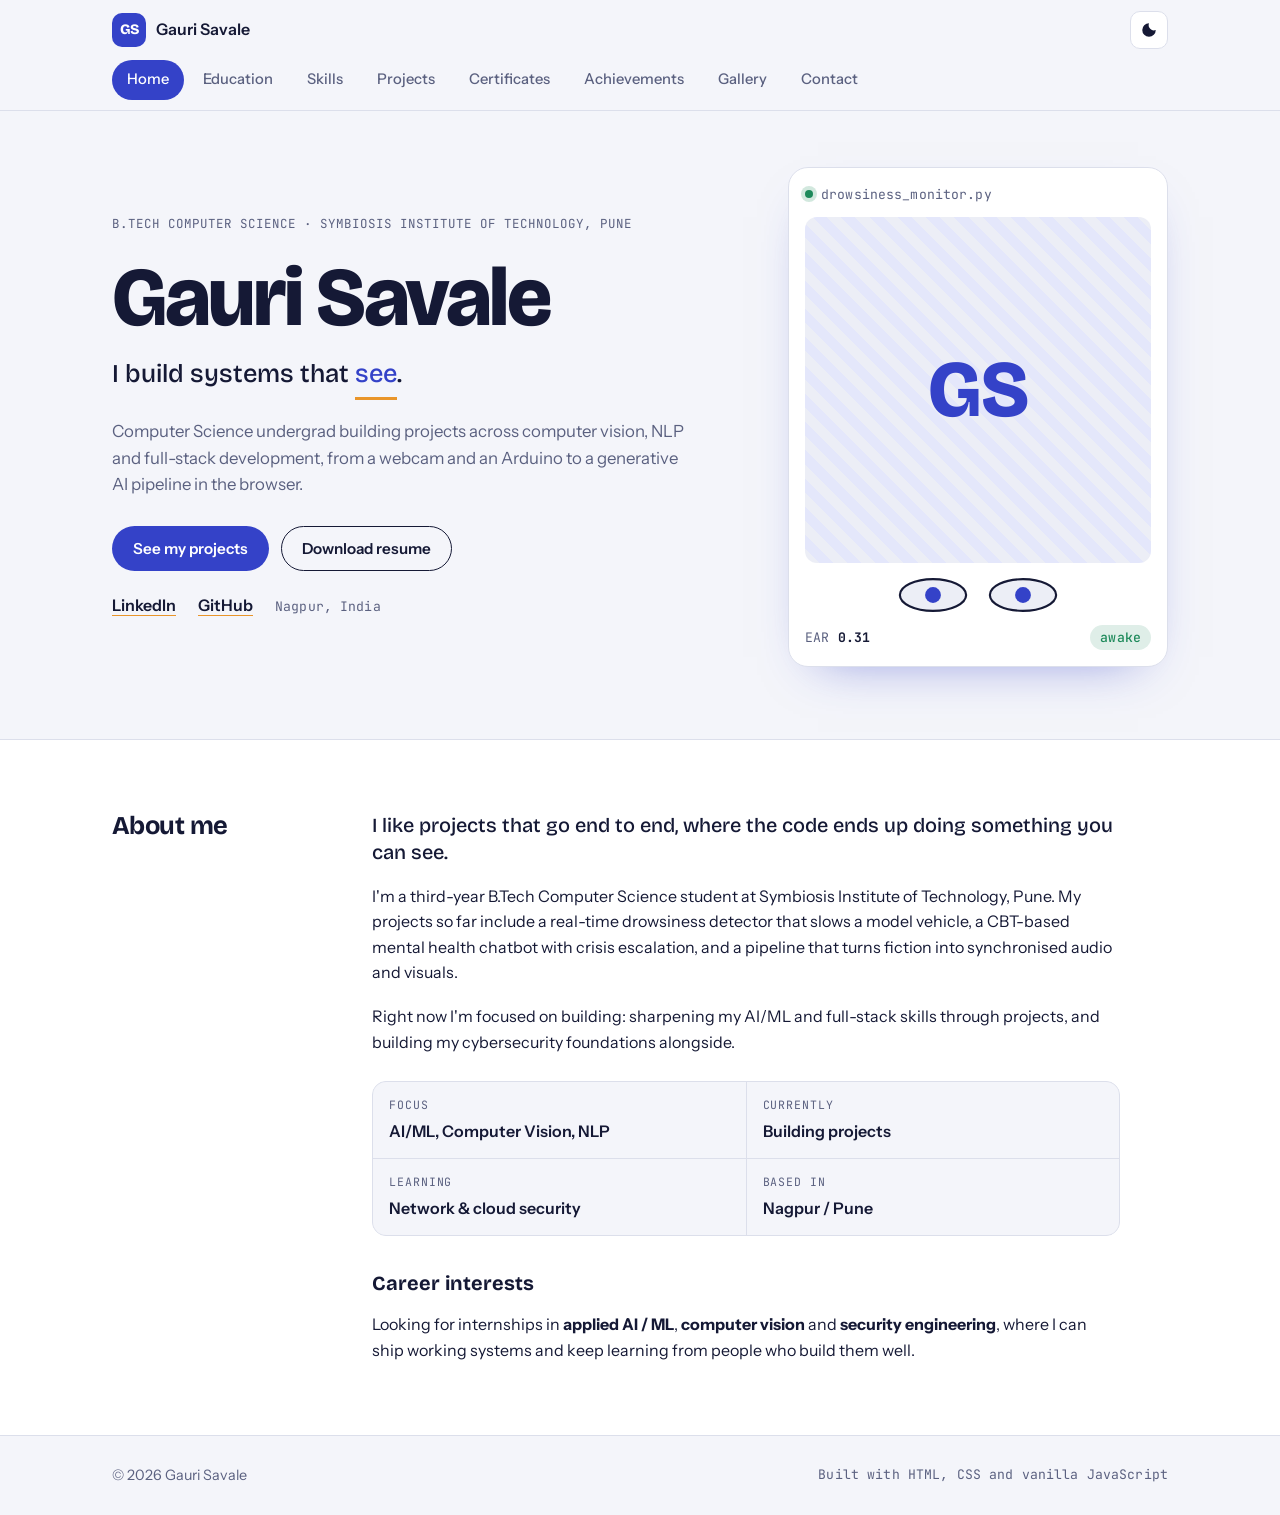
==== commit b974748c: "Add files via upload" ====
--- a/index.html
+++ b/index.html
@@ -13,94 +13,94 @@
 </head>
 <body>
 
-<a class="skip" href="#about">Skip to content</a>
-
-<!-- ============ NAVIGATION ============ -->
+<!-- ============ HEADER + TABS ============ -->
 <header class="nav">
   <div class="wrap nav-inner">
-    <a href="#top" class="brand" aria-label="Back to top"><span class="brand-mark">GS</span><span class="brand-name">Gauri Savale</span></a>
-    <nav id="menu" class="menu" aria-label="Sections">
-      <a href="#about">About</a>
-      <a href="#education">Education</a>
-      <a href="#skills">Skills</a>
-      <a href="#projects">Projects</a>
-      <a href="#certificates">Certificates</a>
-      <a href="#gallery">Gallery</a>
-      <a href="#contact">Contact</a>
+    <a href="#home" class="brand" aria-label="Home"><span class="brand-mark">GS</span><span class="brand-name">Gauri Savale</span></a>
+    <button id="themeBtn" class="icon-btn" type="button" aria-label="Switch colour theme">
+      <svg viewBox="0 0 24 24" width="18" height="18" aria-hidden="true"><path fill="currentColor" d="M12 3a9 9 0 1 0 9 9 7 7 0 0 1-9-9z"/></svg>
+    </button>
+  </div>
+  <div class="wrap">
+    <nav class="tabs" role="tablist" aria-label="Portfolio sections">
+      <a href="#home" role="tab" class="tab">Home</a>
+      <a href="#education" role="tab" class="tab">Education</a>
+      <a href="#skills" role="tab" class="tab">Skills</a>
+      <a href="#projects" role="tab" class="tab">Projects</a>
+      <a href="#certificates" role="tab" class="tab">Certificates</a>
+      <a href="#achievements" role="tab" class="tab">Achievements</a>
+      <a href="#gallery" role="tab" class="tab">Gallery</a>
+      <a href="#contact" role="tab" class="tab">Contact</a>
     </nav>
-    <div class="nav-actions">
-      <button id="themeBtn" class="icon-btn" type="button" aria-label="Switch colour theme">
-        <svg viewBox="0 0 24 24" width="18" height="18" aria-hidden="true"><path fill="currentColor" d="M12 3a9 9 0 1 0 9 9 7 7 0 0 1-9-9z"/></svg>
-      </button>
-      <button id="menuBtn" class="icon-btn menu-btn" type="button" aria-label="Open menu" aria-expanded="false" aria-controls="menu">
-        <svg viewBox="0 0 24 24" width="20" height="20" aria-hidden="true"><path fill="currentColor" d="M3 6h18v2H3zm0 5h18v2H3zm0 5h18v2H3z"/></svg>
-      </button>
-    </div>
   </div>
 </header>
 
-<main id="top">
-
-  <!-- ============ HERO ============ -->
-  <section class="hero">
-    <div class="wrap hero-grid">
-      <div class="hero-text">
-        <p class="eyebrow">B.Tech Computer Science · Symbiosis Institute of Technology, Pune</p>
-        <h1>Gauri Savale</h1>
-        <p class="role">I build systems that <span id="rotator" class="rotator">see</span>.</p>
-        <p class="lede">Computer Science undergrad working across computer vision, NLP and full-stack development. Software Engineering Intern at ServiceNow, currently learning cybersecurity through Cisco Networking Academy.</p>
-        <div class="cta-row">
-          <a class="btn btn-primary" href="#projects">See my projects</a>
-          <a class="btn btn-ghost" href="assets/Gauri_Savale_Resume.pdf" download>Download resume</a>
-        </div>
-        <ul class="hero-links">
-          <li><a href="https://www.linkedin.com/in/gaurisavale" target="_blank" rel="noopener">LinkedIn</a></li>
-          <li><a href="https://github.com/YOUR-GITHUB-USERNAME" target="_blank" rel="noopener">GitHub</a></li>
-          <li><span class="mono">Nagpur, India</span></li>
-        </ul>
-      </div>
-
-      <!-- A live nod to the drowsiness detection project: blinking eyes + an eye aspect ratio readout -->
-      <figure class="monitor" aria-label="Animated demo inspired by the drowsiness detection project">
-        <div class="monitor-head">
-          <span class="dot"></span><span class="mono">drowsiness_monitor.py</span>
-        </div>
-        <div class="photo-frame">
-          <img id="profilePhoto" src="assets/profile.jpg" alt="Photo of Gauri Savale" width="320" height="320">
-          <span class="initials" aria-hidden="true">GS</span>
-        </div>
-        <div class="eyes" aria-hidden="true">
-          <svg class="eye" viewBox="0 0 100 50"><ellipse cx="50" cy="25" rx="46" ry="22" class="sclera"/><circle cx="50" cy="25" r="11" class="iris"/><rect class="lid" x="0" y="0" width="100" height="50"/></svg>
-          <svg class="eye" viewBox="0 0 100 50"><ellipse cx="50" cy="25" rx="46" ry="22" class="sclera"/><circle cx="50" cy="25" r="11" class="iris"/><rect class="lid" x="0" y="0" width="100" height="50"/></svg>
-        </div>
-        <figcaption class="readout mono">
-          <span>EAR <b id="earValue">0.31</b></span>
-          <span id="earState" class="state awake">awake</span>
-        </figcaption>
-      </figure>
-    </div>
-  </section>
-
-  <!-- ============ ABOUT ============ -->
-  <section id="about" class="section">
-    <div class="wrap split">
-      <h2 class="label">About me</h2>
-      <div class="body">
-        <p class="big">I like projects that go end to end: from a webcam and an Arduino on a desk to a generative AI pipeline in the browser.</p>
-        <p>I'm a third-year B.Tech Computer Science student at Symbiosis Institute of Technology, Pune. My projects so far include a real-time drowsiness detector that slows a model vehicle, a CBT-based mental health chatbot with crisis escalation, and a pipeline that turns fiction into synchronised audio and visuals.</p>
-        <p>Right now I'm a Software Engineering Intern at ServiceNow, working on IT service management and workflow automation, and building my cybersecurity foundations alongside.</p>
-        <dl class="facts">
-          <div><dt>Focus</dt><dd>AI/ML, Computer Vision, NLP</dd></div>
-          <div><dt>Currently</dt><dd>SWE Intern, ServiceNow</dd></div>
-          <div><dt>Learning</dt><dd>Network &amp; cloud security</dd></div>
-          <div><dt>Based in</dt><dd>Nagpur / Pune</dd></div>
-        </dl>
-      </div>
-    </div>
-  </section>
-
-  <!-- ============ EDUCATION + MARKS ============ -->
-  <section id="education" class="section alt">
+<main>
+
+  <!-- ============ HOME: hero + about + career interests ============ -->
+  <section id="home" class="panel" role="tabpanel" aria-label="Home">
+    <div class="hero">
+      <div class="wrap hero-grid">
+        <div class="hero-text">
+          <p class="eyebrow">B.Tech Computer Science · Symbiosis Institute of Technology, Pune</p>
+          <h1>Gauri Savale</h1>
+          <p class="role">I build systems that <span id="rotator" class="rotator">see</span>.</p>
+          <p class="lede">Computer Science undergrad building projects across computer vision, NLP and full-stack development, from a webcam and an Arduino to a generative AI pipeline in the browser.</p>
+          <div class="cta-row">
+            <a class="btn btn-primary" href="#projects">See my projects</a>
+            <a class="btn btn-ghost" href="assets/Gauri_Savale_Resume.pdf" download>Download resume</a>
+          </div>
+          <ul class="hero-links">
+            <li><a href="https://www.linkedin.com/in/gaurisavale" target="_blank" rel="noopener">LinkedIn</a></li>
+            <li><a href="https://github.com/YOUR-GITHUB-USERNAME" target="_blank" rel="noopener">GitHub</a></li>
+            <li><span class="mono">Nagpur, India</span></li>
+          </ul>
+        </div>
+
+        <!-- A live nod to the drowsiness detection project: blinking eyes + an eye aspect ratio readout -->
+        <figure class="monitor" aria-label="Animated demo inspired by the drowsiness detection project">
+          <div class="monitor-head">
+            <span class="dot"></span><span class="mono">drowsiness_monitor.py</span>
+          </div>
+          <div class="photo-frame">
+            <img id="profilePhoto" src="assets/profile.jpg" alt="Photo of Gauri Savale" width="320" height="320">
+            <span class="initials" aria-hidden="true">GS</span>
+          </div>
+          <div class="eyes" aria-hidden="true">
+            <svg class="eye" viewBox="0 0 100 50"><ellipse cx="50" cy="25" rx="46" ry="22" class="sclera"/><circle cx="50" cy="25" r="11" class="iris"/><rect class="lid" x="0" y="0" width="100" height="50"/></svg>
+            <svg class="eye" viewBox="0 0 100 50"><ellipse cx="50" cy="25" rx="46" ry="22" class="sclera"/><circle cx="50" cy="25" r="11" class="iris"/><rect class="lid" x="0" y="0" width="100" height="50"/></svg>
+          </div>
+          <figcaption class="readout mono">
+            <span>EAR <b id="earValue">0.31</b></span>
+            <span id="earState" class="state awake">awake</span>
+          </figcaption>
+        </figure>
+      </div>
+    </div>
+
+    <div class="section alt">
+      <div class="wrap split">
+        <h2 class="label">About me</h2>
+        <div class="body">
+          <p class="big">I like projects that go end to end, where the code ends up doing something you can see.</p>
+          <p>I'm a third-year B.Tech Computer Science student at Symbiosis Institute of Technology, Pune. My projects so far include a real-time drowsiness detector that slows a model vehicle, a CBT-based mental health chatbot with crisis escalation, and a pipeline that turns fiction into synchronised audio and visuals.</p>
+          <p>Right now I'm focused on building: sharpening my AI/ML and full-stack skills through projects, and building my cybersecurity foundations alongside.</p>
+          <dl class="facts">
+            <div><dt>Focus</dt><dd>AI/ML, Computer Vision, NLP</dd></div>
+            <div><dt>Currently</dt><dd>Building projects</dd></div>
+            <div><dt>Learning</dt><dd>Network &amp; cloud security</dd></div>
+            <div><dt>Based in</dt><dd>Nagpur / Pune</dd></div>
+          </dl>
+
+          <h3 class="sub">Career interests</h3>
+          <p>Looking for internships in <strong>applied AI / ML</strong>, <strong>computer vision</strong> and <strong>security engineering</strong>, where I can ship working systems and keep learning from people who build them well.</p>
+        </div>
+      </div>
+    </div>
+  </section>
+
+  <!-- ============ EDUCATION ============ -->
+  <section id="education" class="panel section" role="tabpanel" aria-label="Education">
     <div class="wrap split">
       <h2 class="label">Education</h2>
       <div class="body">
@@ -121,21 +121,12 @@
             <p class="todo">Add school name and board</p>
           </li>
         </ol>
-
-        <h3 class="sub">Academic performance</h3>
-        <div class="table-wrap">
-          <table class="marks">
-            <thead><tr><th>Level</th><th>Score</th><th class="bar-col">Out of 10</th></tr></thead>
-            <tbody id="marksBody"></tbody>
-          </table>
-        </div>
-        <p class="note mono">Scores are filled in from <code>script.js</code> (the <code>MARKS</code> list).</p>
       </div>
     </div>
   </section>
 
   <!-- ============ SKILLS ============ -->
-  <section id="skills" class="section">
+  <section id="skills" class="panel section" role="tabpanel" aria-label="Skills">
     <div class="wrap split">
       <h2 class="label">Technical skills</h2>
       <div class="body">
@@ -168,7 +159,7 @@
             </ul>
           </div>
           <div class="skill-group wide">
-            <h3>Cybersecurity <span class="tag">in progress</span></h3>
+            <h3>Cybersecurity <span class="tag">learning</span></h3>
             <ul class="chips">
               <li>Network Security</li><li>Cloud Security</li><li>Risk Management</li><li>Threat Analysis</li>
             </ul>
@@ -178,30 +169,8 @@
     </div>
   </section>
 
-  <!-- ============ EXPERIENCE + CAREER ============ -->
-  <section id="experience" class="section alt">
-    <div class="wrap split">
-      <h2 class="label">Experience &amp; career</h2>
-      <div class="body">
-        <article class="job">
-          <div class="job-head">
-            <h3>Software Engineering Intern, ServiceNow</h3>
-            <span class="mono when">2026 – present · Remote</span>
-          </div>
-          <ul>
-            <li>Hands-on work with enterprise cloud platforms and IT workflow automation in the ServiceNow ecosystem.</li>
-            <li>Contributing to projects in IT service management and process automation at scale.</li>
-          </ul>
-        </article>
-
-        <h3 class="sub">What I'm looking for</h3>
-        <p>Internships and roles in <strong>applied AI / ML</strong>, <strong>computer vision</strong> and <strong>security engineering</strong>, where I can ship working systems and keep learning from people who build them well.</p>
-      </div>
-    </div>
-  </section>
-
   <!-- ============ PROJECTS ============ -->
-  <section id="projects" class="section">
+  <section id="projects" class="panel section" role="tabpanel" aria-label="Projects">
     <div class="wrap">
       <div class="section-head">
         <h2 class="label">Projects</h2>
@@ -255,7 +224,7 @@
   </section>
 
   <!-- ============ CERTIFICATES ============ -->
-  <section id="certificates" class="section alt">
+  <section id="certificates" class="panel section" role="tabpanel" aria-label="Certificates">
     <div class="wrap">
       <div class="section-head">
         <h2 class="label">Certificates</h2>
@@ -266,30 +235,25 @@
   </section>
 
   <!-- ============ ACHIEVEMENTS + CONTRIBUTIONS ============ -->
-  <section id="achievements" class="section">
+  <section id="achievements" class="panel section" role="tabpanel" aria-label="Achievements">
     <div class="wrap two-col">
       <div>
         <h2 class="label">Achievements</h2>
         <ul class="list">
-          <li><strong>ServiceNow internship</strong><span>Selected as Software Engineering Intern, 2026</span></li>
           <li><strong>Red Hat System Administration I</strong><span>Certified, April 2026</span></li>
-          <li class="todo"><strong>Hackathon / competition result</strong><span>Add event name, rank and year</span></li>
-          <li class="todo"><strong>Academic award or rank</strong><span>Add if any</span></li>
         </ul>
       </div>
       <div>
         <h2 class="label">Contributions</h2>
         <ul class="list">
           <li><strong>ACM Student Chapter, SIT</strong><span>Active member since 2024. Technical talks, workshops and hackathons.</span></li>
-          <li class="todo"><strong>Event / club role</strong><span>Add volunteering, organising or club roles</span></li>
-          <li class="todo"><strong>Workshop attended</strong><span>Add name and date</span></li>
         </ul>
       </div>
     </div>
   </section>
 
   <!-- ============ GALLERY ============ -->
-  <section id="gallery" class="section alt">
+  <section id="gallery" class="panel section" role="tabpanel" aria-label="Gallery">
     <div class="wrap">
       <div class="section-head">
         <h2 class="label">Gallery</h2>
@@ -300,7 +264,7 @@
   </section>
 
   <!-- ============ CONTACT ============ -->
-  <section id="contact" class="section">
+  <section id="contact" class="panel section" role="tabpanel" aria-label="Contact">
     <div class="wrap two-col">
       <div>
         <h2 class="label">Contact</h2>
--- a/style.css
+++ b/style.css
@@ -43,7 +43,7 @@
 
 /* ---------- Base ---------- */
 * { box-sizing: border-box; }
-html { scroll-behavior: smooth; scroll-padding-top: 72px; }
+html { scroll-behavior: smooth; }
 body {
   margin: 0;
   background: var(--bg);
@@ -71,8 +71,6 @@
   .wrap { padding-left: max(32px, env(safe-area-inset-left, 0px)); padding-right: max(32px, env(safe-area-inset-right, 0px)); }
 }
 
-.skip { position: absolute; left: -999px; top: 8px; background: var(--accent); color: var(--accent-ink); padding: 8px 12px; z-index: 50; }
-.skip:focus { left: 16px; }
 
 /* ---------- Nav ---------- */
 .nav {
@@ -83,39 +81,38 @@
   backdrop-filter: blur(10px);
   border-bottom: 1px solid var(--line);
 }
-.nav-inner { display: flex; align-items: center; gap: 16px; height: 60px; }
+.nav-inner { display: flex; align-items: center; justify-content: space-between; gap: 16px; height: 60px; }
+
+/* Tab strip: scrolls sideways on small screens instead of wrapping */
+.tabs {
+  display: flex; gap: 4px; overflow-x: auto; scrollbar-width: none;
+  margin-inline: -4px; padding: 0 4px 10px;
+}
+.tabs::-webkit-scrollbar { display: none; }
+.tab {
+  flex: none; color: var(--muted); text-decoration: none; font-size: .92rem; font-weight: 500;
+  padding: 7px 14px; border-radius: 99px; border: 1px solid transparent; white-space: nowrap;
+  transition: color .15s ease, background-color .15s ease;
+}
+.tab:hover { color: var(--ink); background: var(--surface-2); }
+.tab[aria-selected="true"] { color: var(--accent-ink); background: var(--accent); }
+
+/* Panels: JS adds .js-tabs to <html>, so without JS every section still shows */
+.js-tabs .panel:not(.is-active) { display: none; }
+.panel.is-active { animation: panelIn .3s ease both; }
+@keyframes panelIn { from { opacity: .4; transform: translateY(8px); } to { opacity: 1; transform: none; } }
+.js-tabs .panel.section { border-top: 0; }
+main { min-height: 60vh; }
 .brand { display: flex; align-items: center; gap: 10px; text-decoration: none; color: var(--ink); font-weight: 600; }
 .brand-mark {
   display: grid; place-items: center; width: 34px; height: 34px; border-radius: 10px;
   background: var(--accent); color: var(--accent-ink); font-family: var(--f-display); font-weight: 800; font-size: .9rem;
 }
-.menu { display: flex; gap: 4px; margin-left: auto; }
-.menu a {
-  color: var(--muted); text-decoration: none; font-size: .92rem; padding: 6px 10px; border-radius: 8px;
-}
-.menu a:hover { color: var(--ink); background: var(--surface-2); }
-.menu a.active { color: var(--accent); background: var(--accent-soft); }
-.nav-actions { display: flex; gap: 6px; }
 .icon-btn {
   display: grid; place-items: center; width: 38px; height: 38px; border-radius: 10px;
   border: 1px solid var(--line); background: var(--surface); color: var(--ink); cursor: pointer; font-size: 1rem;
 }
 .icon-btn:hover { border-color: var(--accent); color: var(--accent); }
-.menu-btn { display: none; }
-
-@media (max-width: 900px) {
-  .menu-btn { display: grid; }
-  .nav-actions { margin-left: auto; }
-  .menu {
-    position: absolute; top: 60px; left: 0; right: 0; margin: 0;
-    flex-direction: column; gap: 0;
-    background: var(--surface); border-bottom: 1px solid var(--line);
-    padding: 8px max(16px, env(safe-area-inset-right, 0px)) 12px max(16px, env(safe-area-inset-left, 0px));
-    display: none;
-  }
-  .menu.open { display: flex; }
-  .menu a { padding: 12px 10px; font-size: 1rem; }
-}
 
 /* ---------- Buttons ---------- */
 .btn {
@@ -189,7 +186,7 @@
 .label {
   font-size: var(--step-3); font-weight: 700; letter-spacing: -.02em;
 }
-.split .label { font-size: var(--step-2); position: sticky; top: 90px; align-self: start; }
+.split .label { font-size: var(--step-2); align-self: start; }
 .body { display: grid; gap: 18px; max-width: 68ch; min-width: 0; }
 .big { font-family: var(--f-display); font-size: var(--step-1); font-weight: 500; line-height: 1.35; }
 .sub { font-size: var(--step-1); margin-top: 18px; }
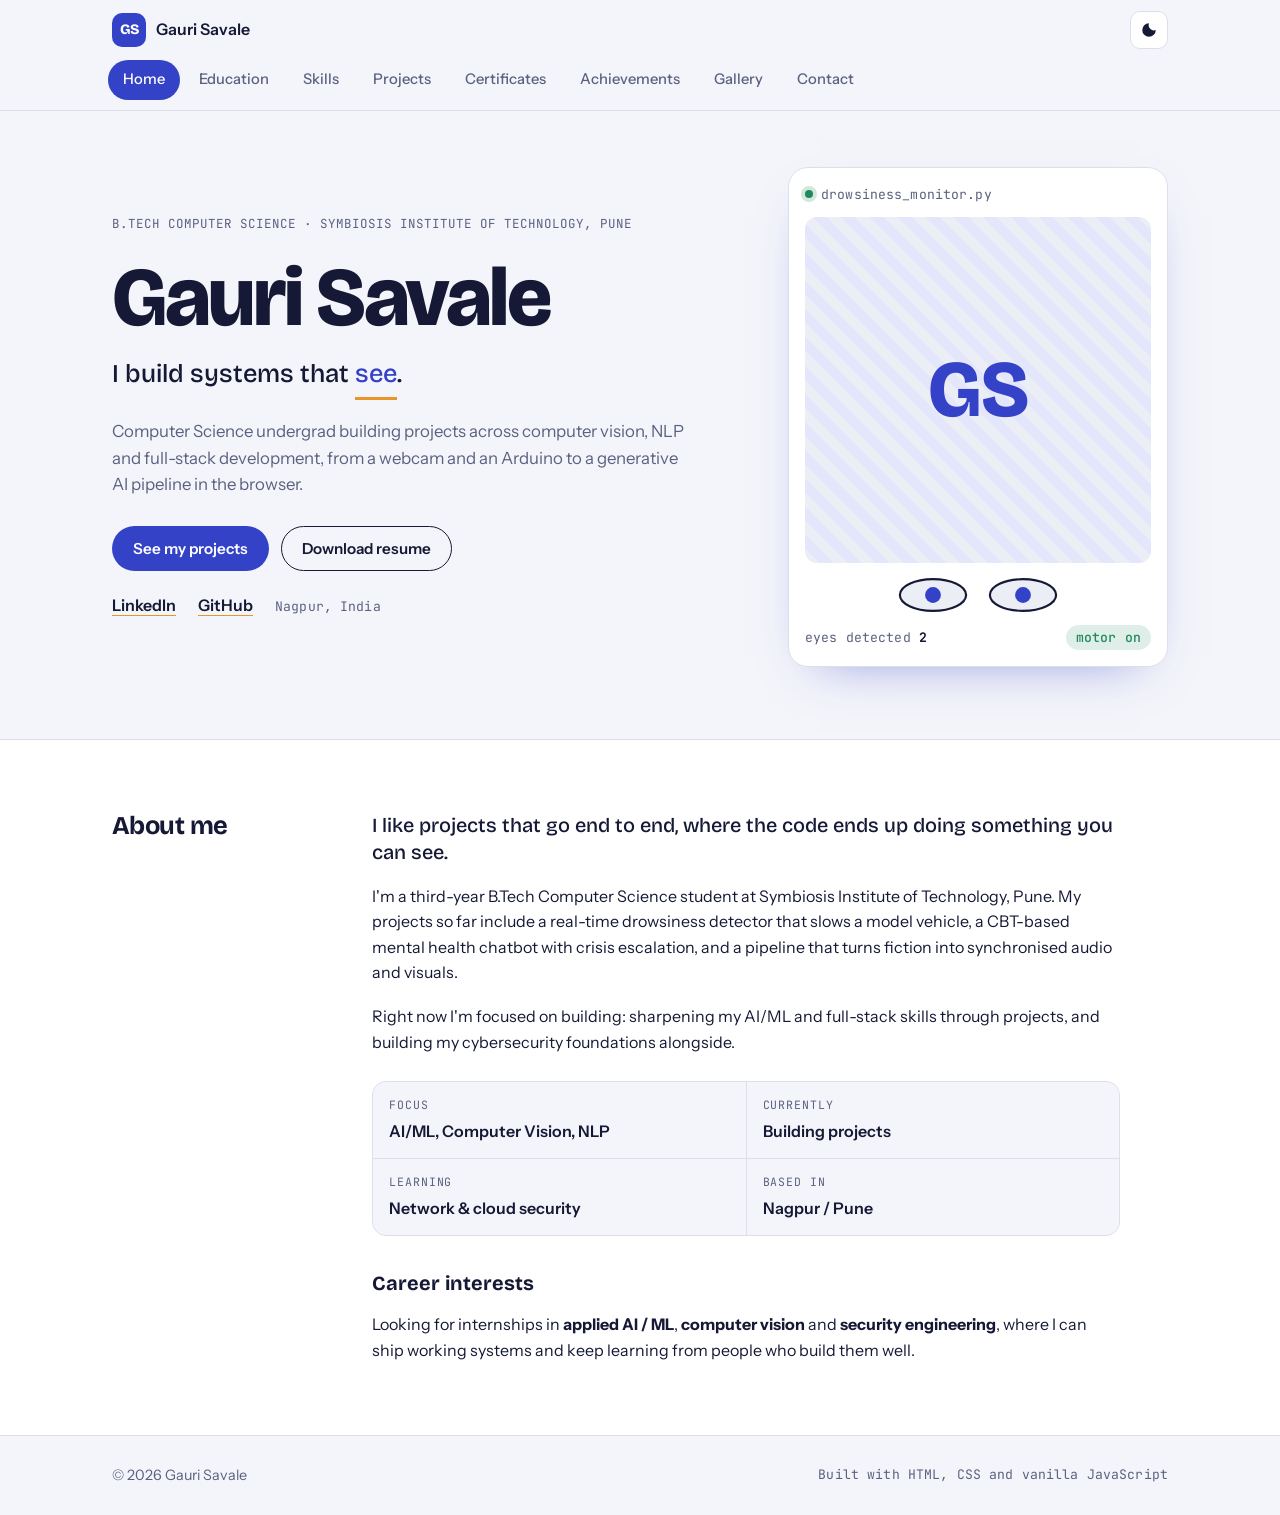
==== commit a0a0c171: "Add files via upload" ====
--- a/index.html
+++ b/index.html
@@ -9,7 +9,17 @@
   <link rel="preconnect" href="https://fonts.googleapis.com">
   <link rel="preconnect" href="https://fonts.gstatic.com" crossorigin>
   <link rel="stylesheet" href="https://fonts.googleapis.com/css2?family=Bricolage+Grotesque:opsz,wght@12..96,500;12..96,700;12..96,800&family=Instrument+Sans:wght@400;500;600&family=JetBrains+Mono:wght@400;500&display=swap">
-  <link rel="stylesheet" href="style.css">
+  <link rel="stylesheet" href="style.css?v=6">
+  <!-- Tab styles kept inline so tabs work even if an old style.css is cached -->
+  <style>
+    .tabs { display: flex; gap: 4px; overflow-x: auto; scrollbar-width: none; padding: 0 0 10px; }
+    .tabs::-webkit-scrollbar { display: none; }
+    .tab { flex: none; color: var(--muted, #9BA1BF); text-decoration: none; font-size: .92rem; font-weight: 500;
+           padding: 7px 14px; border-radius: 99px; white-space: nowrap; }
+    .tab:hover { color: var(--ink, #ECEEF8); background: var(--surface-2, rgba(128,128,160,.15)); }
+    .tab[aria-selected="true"] { color: var(--accent-ink, #fff); background: var(--accent, #3442C8); }
+    .js-tabs .panel:not(.is-active) { display: none !important; }
+  </style>
 </head>
 <body>
 
@@ -52,7 +62,7 @@
           </div>
           <ul class="hero-links">
             <li><a href="https://www.linkedin.com/in/gaurisavale" target="_blank" rel="noopener">LinkedIn</a></li>
-            <li><a href="https://github.com/YOUR-GITHUB-USERNAME" target="_blank" rel="noopener">GitHub</a></li>
+            <li><a href="https://github.com/gaurisavale" target="_blank" rel="noopener">GitHub</a></li>
             <li><span class="mono">Nagpur, India</span></li>
           </ul>
         </div>
@@ -71,8 +81,8 @@
             <svg class="eye" viewBox="0 0 100 50"><ellipse cx="50" cy="25" rx="46" ry="22" class="sclera"/><circle cx="50" cy="25" r="11" class="iris"/><rect class="lid" x="0" y="0" width="100" height="50"/></svg>
           </div>
           <figcaption class="readout mono">
-            <span>EAR <b id="earValue">0.31</b></span>
-            <span id="earState" class="state awake">awake</span>
+            <span>eyes detected <b id="earValue">2</b></span>
+            <span id="earState" class="state awake">motor on</span>
           </figcaption>
         </figure>
       </div>
@@ -155,7 +165,7 @@
           <div class="skill-group">
             <h3>CS fundamentals</h3>
             <ul class="chips">
-              <li>Data Structures &amp; Algorithms</li><li>DBMS &amp; Triggers</li><li>SDLC</li><li>Debugging</li><li>Linux (RHEL)</li>
+              <li>Data Structures &amp; Algorithms</li><li>DBMS &amp; Triggers</li><li>SDLC</li><li>Debugging</li><li>Linux (RHEL)</li><li>Ansible</li>
             </ul>
           </div>
           <div class="skill-group wide">
@@ -187,13 +197,13 @@
         <article class="project featured" data-tags="ai hardware">
           <div class="project-top"><span class="year mono">2026</span><span class="kind mono">CV + embedded</span></div>
           <h3>Vision-Based Driver Drowsiness Detection &amp; Smart Vehicle Control</h3>
-          <p>Real-time drowsiness detection using adaptive eye-closure analysis that holds up under changing light. When the driver nods off, an Arduino Uno gradually slows the vehicle motors, cutting the simulated stopping distance.</p>
+          <p>A webcam watches the driver's eyes in real time using OpenCV. If the eyes disappear (closed or looking away), the Python script tells an Arduino over serial to stop the vehicle's motor. When the eyes are detected again, the motor starts back up.</p>
           <ul class="points">
-            <li>Separate detection, processing and control layers, each testable on its own</li>
-            <li>Adaptive thresholds instead of a fixed eye-closure cutoff</li>
+            <li>Eye detection with OpenCV's Haar cascade classifier, drawn live on the video feed</li>
+            <li>Python sends <code>1</code> or <code>0</code> over USB serial; the Arduino drives the motor through an L298N driver with PWM speed control</li>
           </ul>
-          <ul class="stack mono"><li>Python</li><li>OpenCV</li><li>Arduino</li></ul>
-          <a class="code-link" href="https://github.com/YOUR-GITHUB-USERNAME" target="_blank" rel="noopener">View code →</a>
+          <ul class="stack mono"><li>Python</li><li>OpenCV</li><li>PySerial</li><li>Arduino (C++)</li></ul>
+          <div class="links"><a class="code-link" href="https://github.com/gaurisavale/drowsiness-detection" target="_blank" rel="noopener">View code →</a></div>
         </article>
 
         <article class="project" data-tags="ai web">
@@ -201,7 +211,15 @@
           <h3>MindEase: AI Mental Health Chatbot</h3>
           <p>A chatbot giving CBT-based emotional support, with sentiment analysis and intent classification. Crisis detection escalates high-risk sessions, and sessions are anonymised with private, persistent history.</p>
           <ul class="stack mono"><li>Python</li><li>Django</li><li>NLP</li><li>MySQL / Firebase</li><li>JavaScript</li></ul>
-          <a class="code-link" href="https://github.com/YOUR-GITHUB-USERNAME" target="_blank" rel="noopener">View code →</a>
+          <div class="links"><a class="code-link" href="https://github.com/gaurisavale/mindease" target="_blank" rel="noopener">View code →</a></div>
+        </article>
+
+        <article class="project" data-tags="ai web">
+          <div class="project-top"><span class="kind mono">AI dev tool</span></div>
+          <h3>CodeReviewX: Explainable AI Code Review</h3>
+          <p>Upload code and get a review you can trust. It runs deterministic structural analysis first (AST for Python, heuristics for JS, TS, Java and C/C++), then an LLM explains only the verified findings. Results show as a function-health graph, heatmap, risk flags and refactoring tips.</p>
+          <ul class="stack mono"><li>Next.js</li><li>TypeScript</li><li>FastAPI</li><li>Python AST</li><li>OpenAI API</li><li>Docker</li></ul>
+          <div class="links"><a class="code-link" href="https://github.com/gaurisavale/CodeReviewX" target="_blank" rel="noopener">View code →</a></div>
         </article>
 
         <article class="project" data-tags="ai web">
@@ -209,15 +227,17 @@
           <h3>VisionTale: Cinematic Metadata from Fiction</h3>
           <p>A multimodal pipeline that turns narrative text into a synchronised audio-visual experience. It classifies text as factual or fictional first to skip needless processing, runs steps in parallel, and syncs TTS to the UI in real time.</p>
           <ul class="stack mono"><li>React</li><li>Next.js</li><li>NLP</li><li>Generative AI</li><li>TTS</li></ul>
-          <a class="code-link" href="https://github.com/YOUR-GITHUB-USERNAME" target="_blank" rel="noopener">View code →</a>
-        </article>
-
-        <article class="project" data-tags="data">
-          <div class="project-top"><span class="year mono">2025</span><span class="kind mono">Data analytics</span></div>
-          <h3>Spotify Playlist Analyzer</h3>
-          <p>Pulls playlists through the Spotify Web API and reports on genre, mood, artist spread and tempo trends, with charts that point to playlist recommendations.</p>
-          <ul class="stack mono"><li>Python</li><li>Spotipy</li><li>Pandas</li><li>Matplotlib</li></ul>
-          <a class="code-link" href="https://github.com/YOUR-GITHUB-USERNAME" target="_blank" rel="noopener">View code →</a>
+        </article>
+
+        <article class="project" data-tags="data web">
+          <div class="project-top"><span class="year mono">2025</span><span class="kind mono">Data + web app</span></div>
+          <h3>Musify: Playlist Analyzer</h3>
+          <p>Breaks down a playlist's genres, moods, artists and eras with hand-built SVG charts. Log in with Spotify, upload a CSV or try a demo playlist. It also suggests new songs, reorders tracks into a smooth energy arc, and compares two playlists. Started as a Python + Spotipy notebook, rebuilt as a web app.</p>
+          <ul class="stack mono"><li>JavaScript</li><li>Spotify Web API</li><li>OAuth PKCE</li><li>SVG charts</li></ul>
+          <div class="links">
+            <a class="code-link" href="https://gaurisavale.github.io/Musify/" target="_blank" rel="noopener">Live demo →</a>
+            <a class="code-link" href="https://github.com/gaurisavale/Musify" target="_blank" rel="noopener">View code →</a>
+          </div>
         </article>
       </div>
     </div>
@@ -275,7 +295,7 @@
         </div>
         <ul class="hero-links">
           <li><a href="https://www.linkedin.com/in/gaurisavale" target="_blank" rel="noopener">LinkedIn</a></li>
-          <li><a href="https://github.com/YOUR-GITHUB-USERNAME" target="_blank" rel="noopener">GitHub</a></li>
+          <li><a href="https://github.com/gaurisavale" target="_blank" rel="noopener">GitHub</a></li>
           <li><a href="assets/Gauri_Savale_Resume.pdf" download>Resume (PDF)</a></li>
         </ul>
       </div>
@@ -309,6 +329,6 @@
   <div class="dialog-body" id="dlgBody"></div>
 </dialog>
 
-<script src="script.js"></script>
+<script src="script.js?v=6"></script>
 </body>
 </html>
--- a/style.css
+++ b/style.css
@@ -281,7 +281,8 @@
 .points { margin: 0; padding-left: 20px; display: grid; gap: 4px; font-size: .95rem; }
 .stack { list-style: none; padding: 0; margin: 4px 0 0; display: flex; flex-wrap: wrap; gap: 6px; }
 .stack li { background: var(--surface-2); padding: 3px 10px; border-radius: 6px; font-size: .75rem; }
-.code-link { margin-top: auto; padding-top: 6px; font-weight: 600; text-decoration: none; }
+.links { margin-top: auto; padding-top: 6px; display: flex; flex-wrap: wrap; gap: 8px 20px; }
+.code-link { font-weight: 600; text-decoration: none; }
 .code-link:hover { text-decoration: underline; }
 .project[hidden] { display: none; }
 @media (max-width: 760px) { .projects { grid-template-columns: minmax(0, 1fr); } }
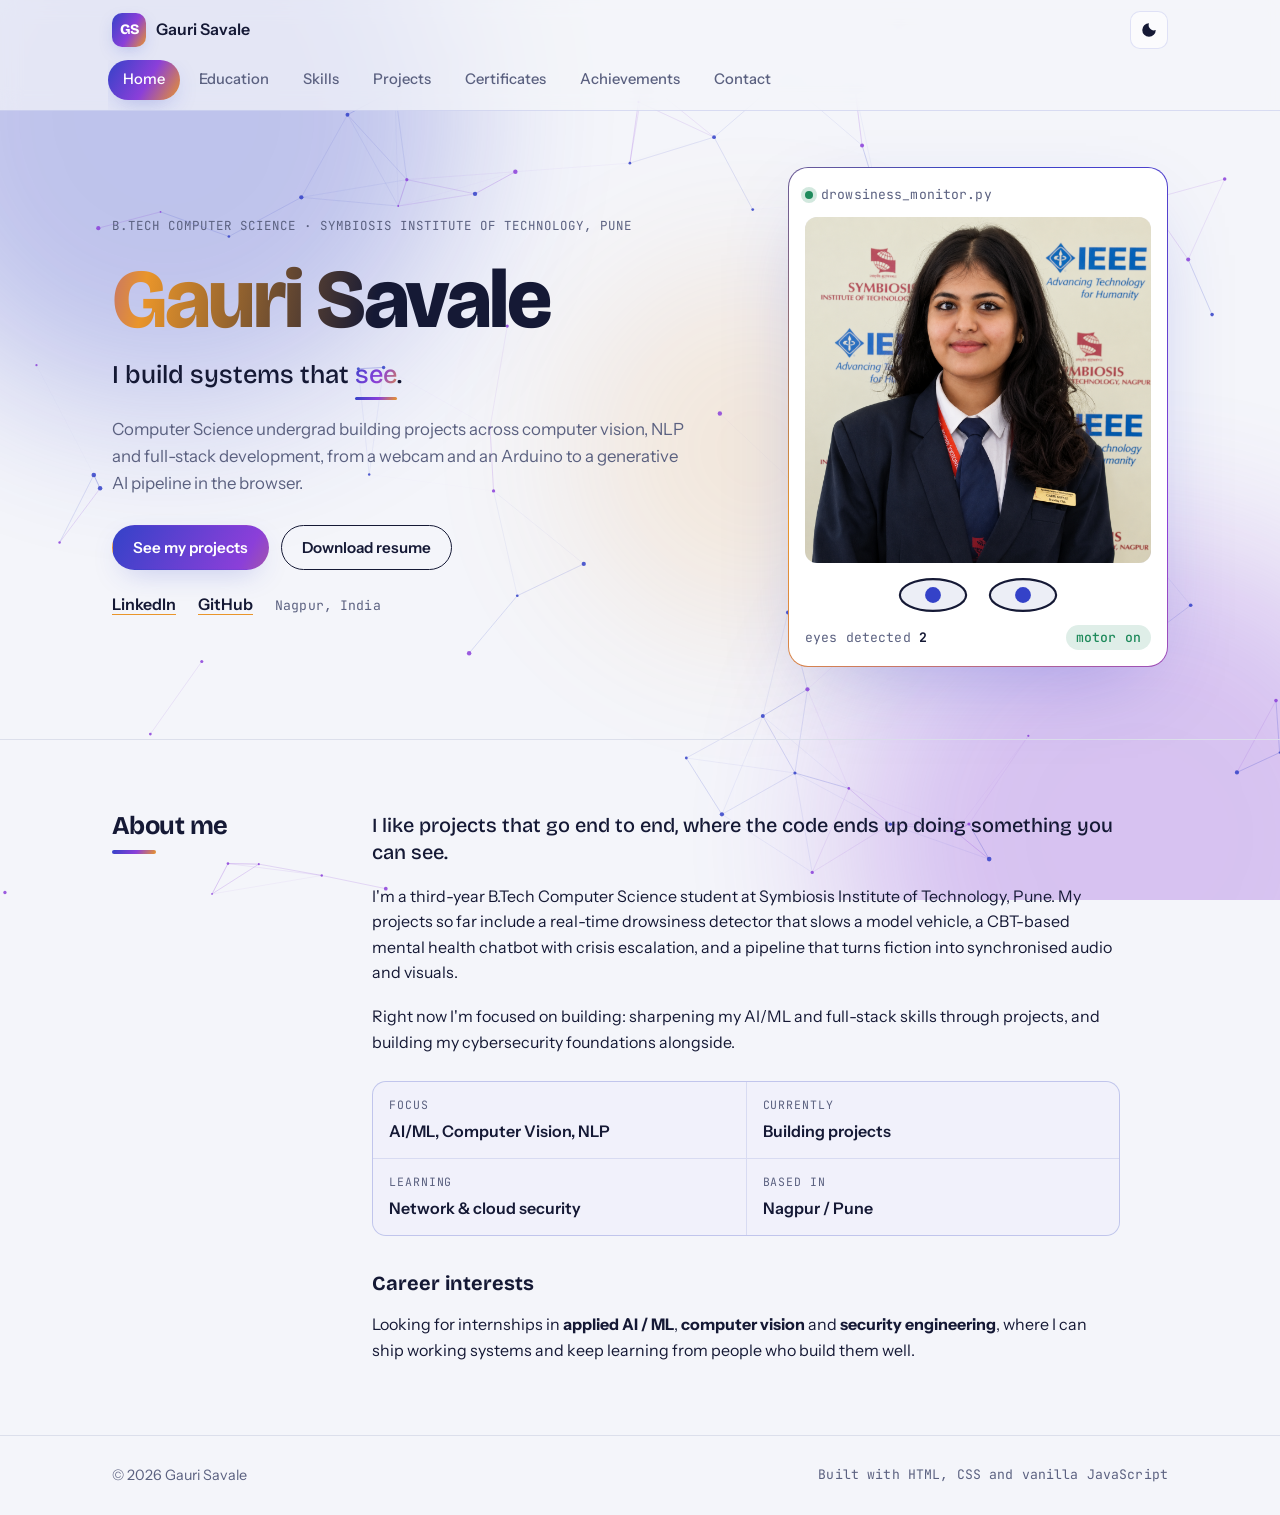
==== commit ae3e61cb: "Add files via upload" ====
--- a/index.html
+++ b/index.html
@@ -9,7 +9,7 @@
   <link rel="preconnect" href="https://fonts.googleapis.com">
   <link rel="preconnect" href="https://fonts.gstatic.com" crossorigin>
   <link rel="stylesheet" href="https://fonts.googleapis.com/css2?family=Bricolage+Grotesque:opsz,wght@12..96,500;12..96,700;12..96,800&family=Instrument+Sans:wght@400;500;600&family=JetBrains+Mono:wght@400;500&display=swap">
-  <link rel="stylesheet" href="style.css?v=6">
+  <link rel="stylesheet" href="style.css?v=13">
   <!-- Tab styles kept inline so tabs work even if an old style.css is cached -->
   <style>
     .tabs { display: flex; gap: 4px; overflow-x: auto; scrollbar-width: none; padding: 0 0 10px; }
@@ -23,13 +23,23 @@
 </head>
 <body>
 
+<!-- Live background: drifting colour blobs + interactive particle network (script.js, block 12) -->
+<div class="aurora" aria-hidden="true"><span></span><span></span><span></span></div>
+<canvas id="bgCanvas" aria-hidden="true"></canvas>
+
 <!-- ============ HEADER + TABS ============ -->
 <header class="nav">
   <div class="wrap nav-inner">
     <a href="#home" class="brand" aria-label="Home"><span class="brand-mark">GS</span><span class="brand-name">Gauri Savale</span></a>
-    <button id="themeBtn" class="icon-btn" type="button" aria-label="Switch colour theme">
-      <svg viewBox="0 0 24 24" width="18" height="18" aria-hidden="true"><path fill="currentColor" d="M12 3a9 9 0 1 0 9 9 7 7 0 0 1-9-9z"/></svg>
-    </button>
+    <div class="nav-actions">
+      <span id="viewCount" class="views mono" title="Portfolio visits" hidden>
+        <svg viewBox="0 0 24 24" width="16" height="16" aria-hidden="true"><path fill="currentColor" d="M12 5C6.5 5 2.7 9.2 1.5 12c1.2 2.8 5 7 10.5 7s9.3-4.2 10.5-7C21.3 9.2 17.5 5 12 5zm0 11.5A4.5 4.5 0 1 1 12 7.5a4.5 4.5 0 0 1 0 9zm0-7a2.5 2.5 0 1 0 0 5 2.5 2.5 0 0 0 0-5z"/></svg>
+        <b id="viewNumber">0</b><span class="views-label">views</span>
+      </span>
+      <button id="themeBtn" class="icon-btn" type="button" aria-label="Switch colour theme">
+        <svg viewBox="0 0 24 24" width="18" height="18" aria-hidden="true"><path fill="currentColor" d="M12 3a9 9 0 1 0 9 9 7 7 0 0 1-9-9z"/></svg>
+      </button>
+    </div>
   </div>
   <div class="wrap">
     <nav class="tabs" role="tablist" aria-label="Portfolio sections">
@@ -39,7 +49,6 @@
       <a href="#projects" role="tab" class="tab">Projects</a>
       <a href="#certificates" role="tab" class="tab">Certificates</a>
       <a href="#achievements" role="tab" class="tab">Achievements</a>
-      <a href="#gallery" role="tab" class="tab">Gallery</a>
       <a href="#contact" role="tab" class="tab">Contact</a>
     </nav>
   </div>
@@ -175,6 +184,24 @@
             </ul>
           </div>
         </div>
+
+        <!-- Resume skill extractor -->
+        <div class="extractor" id="extractor">
+          <div class="ex-head">
+            <h3>Resume skill extractor</h3>
+            <p class="note">Upload a resume (PDF or TXT) and it lists every skill it finds, grouped by area, and shows which ones we share. It runs in your browser, so the file is never uploaded anywhere.</p>
+          </div>
+          <div id="dropZone" class="drop">
+            <div class="ex-actions">
+              <button type="button" class="btn btn-primary" id="pickResume">Upload a resume</button>
+              <button type="button" class="btn btn-ghost" id="useMyResume">Try it on my resume</button>
+            </div>
+            <p class="drop-hint">or drag a PDF / TXT file here</p>
+            <input id="resumeInput" type="file" accept=".pdf,.txt,application/pdf,text/plain" hidden>
+          </div>
+          <p id="exStatus" class="ex-status" role="status"></p>
+          <div id="exResults" class="ex-results" hidden></div>
+        </div>
       </div>
     </div>
   </section>
@@ -224,9 +251,13 @@
 
         <article class="project" data-tags="ai web">
           <div class="project-top"><span class="year mono">2026</span><span class="kind mono">GenAI pipeline</span></div>
-          <h3>VisionTale: Cinematic Metadata from Fiction</h3>
-          <p>A multimodal pipeline that turns narrative text into a synchronised audio-visual experience. It classifies text as factual or fictional first to skip needless processing, runs steps in parallel, and syncs TTS to the UI in real time.</p>
-          <ul class="stack mono"><li>React</li><li>Next.js</li><li>NLP</li><li>Generative AI</li><li>TTS</li></ul>
+          <h3>VisionTale: Cinematic Stories from Text</h3>
+          <p>Write a short scene and it becomes a narrated mini film. The text is split into story beats, an AI image is generated for each, and the browser reads it aloud while highlighting every spoken word. Factual text is detected first and skips image generation, and scenes are generated in parallel, cutting the wait from about 20s to 4s.</p>
+          <ul class="stack mono"><li>Next.js</li><li>React</li><li>Tailwind CSS</li><li>Pollinations.ai</li><li>Web Speech API</li></ul>
+          <div class="links">
+            <a class="code-link" href="https://shader-hero-two.vercel.app" target="_blank" rel="noopener">Live demo →</a>
+            <a class="code-link" href="https://github.com/gaurisavale/visiontale" target="_blank" rel="noopener">View code →</a>
+          </div>
         </article>
 
         <article class="project" data-tags="data web">
@@ -269,17 +300,6 @@
           <li><strong>ACM Student Chapter, SIT</strong><span>Active member since 2024. Technical talks, workshops and hackathons.</span></li>
         </ul>
       </div>
-    </div>
-  </section>
-
-  <!-- ============ GALLERY ============ -->
-  <section id="gallery" class="panel section" role="tabpanel" aria-label="Gallery">
-    <div class="wrap">
-      <div class="section-head">
-        <h2 class="label">Gallery</h2>
-        <p class="note">Drop photos into <code>assets/gallery/</code> using the names below.</p>
-      </div>
-      <div class="gallery" id="galleryGrid"></div>
     </div>
   </section>
 
@@ -329,6 +349,6 @@
   <div class="dialog-body" id="dlgBody"></div>
 </dialog>
 
-<script src="script.js?v=6"></script>
+<script src="script.js?v=13"></script>
 </body>
 </html>
--- a/style.css
+++ b/style.css
@@ -357,3 +357,209 @@
   html { scroll-behavior: auto; }
   *, *::before, *::after { transition: none !important; animation: none !important; }
 }
+
+/* ---------- View counter (header) ---------- */
+.nav-actions { display: flex; align-items: center; gap: 8px; }
+.views {
+  display: inline-flex; align-items: center; gap: 6px; height: 38px; padding: 0 12px;
+  border: 1px solid var(--line); border-radius: 10px; background: var(--surface);
+  color: var(--muted); font-size: .8rem;
+}
+.views b { color: var(--ink); font-variant-numeric: tabular-nums; font-weight: 500; }
+@media (max-width: 420px) { .views-label { display: none; } }
+
+/* ---------- Resume skill extractor ---------- */
+.extractor {
+  margin-top: 12px; padding: 22px; display: grid; gap: 14px;
+  background: var(--surface); border: 1px solid var(--line); border-radius: var(--radius);
+}
+.section.alt .extractor { background: var(--bg); }
+.ex-head { display: grid; gap: 6px; }
+.ex-head h3 { font-size: var(--step-1); }
+.drop {
+  display: grid; justify-items: center; gap: 10px; padding: 22px 16px; text-align: center;
+  border: 2px dashed var(--line); border-radius: 12px; transition: border-color .15s ease, background-color .15s ease;
+}
+.drop.is-over { border-color: var(--accent); background: var(--accent-soft); }
+.ex-actions { display: flex; flex-wrap: wrap; justify-content: center; gap: 10px; }
+.drop-hint { color: var(--muted); font-size: .88rem; }
+.ex-status { color: var(--muted); font-size: .92rem; min-height: 1.3em; }
+.ex-status.error { color: var(--warn); }
+.ex-results { display: grid; gap: 16px; }
+.ex-summary { display: flex; flex-wrap: wrap; gap: 10px; }
+.ex-stat {
+  display: grid; gap: 2px; padding: 10px 14px; min-width: 120px;
+  border: 1px solid var(--line); border-radius: 10px; background: var(--bg);
+}
+.section.alt .ex-stat { background: var(--surface); }
+.ex-stat b { font-family: var(--f-display); font-size: 1.5rem; line-height: 1; font-variant-numeric: tabular-nums; }
+.ex-stat span { font-family: var(--f-mono); font-size: .7rem; text-transform: uppercase; letter-spacing: .08em; color: var(--muted); }
+.ex-group h4 { margin: 0 0 8px; font-size: .95rem; font-family: var(--f-body); }
+.chips li.match { background: var(--accent-soft); border-color: var(--accent); color: var(--ink); font-weight: 600; }
+.ex-legend { color: var(--muted); font-size: .85rem; display: flex; align-items: center; gap: 8px; }
+.ex-legend i { width: 12px; height: 12px; border-radius: 4px; background: var(--accent-soft); border: 1px solid var(--accent); display: inline-block; }
+
+/* =====================================================================
+   VISUAL LAYER: live background, glass surfaces, glow + tilt, motion
+   ===================================================================== */
+@property --angle { syntax: "<angle>"; initial-value: 0deg; inherits: false; }
+
+:root {
+  --accent-2: #8B3FD9;
+  --glass: rgba(255, 255, 255, .62);
+  --glass-strong: rgba(255, 255, 255, .82);
+  --glass-line: rgba(52, 66, 200, .14);
+  --surface-solid: #FFFFFF;
+  --glow: rgba(52, 66, 200, .35);
+  --grad: linear-gradient(120deg, var(--accent), var(--accent-2) 55%, var(--spark));
+}
+@media (prefers-color-scheme: dark) {
+  :root:not([data-theme="light"]) {
+    --bg: #070914; --accent-2: #C08BFF;
+    --glass: rgba(22, 26, 48, .55); --glass-strong: rgba(22, 26, 48, .8);
+    --glass-line: rgba(142, 152, 255, .16); --surface-solid: #12162A; --glow: rgba(142, 152, 255, .45);
+  }
+}
+:root[data-theme="dark"] {
+  --bg: #070914; --accent-2: #C08BFF;
+  --glass: rgba(22, 26, 48, .55); --glass-strong: rgba(22, 26, 48, .8);
+  --glass-line: rgba(142, 152, 255, .16); --surface-solid: #12162A; --glow: rgba(142, 152, 255, .45);
+}
+
+/* ---------- live background ---------- */
+.aurora, #bgCanvas { position: fixed; inset: 0; pointer-events: none; }
+.aurora { z-index: 0; overflow: hidden; }
+.aurora span {
+  position: absolute; width: 46vmax; height: 46vmax; border-radius: 50%;
+  filter: blur(80px); opacity: .28; mix-blend-mode: normal;
+  animation: drift 26s ease-in-out infinite alternate;
+}
+.aurora span:nth-child(1) { background: var(--accent); top: -14vmax; left: -10vmax; }
+.aurora span:nth-child(2) { background: var(--accent-2); bottom: -18vmax; right: -12vmax; animation-duration: 32s; animation-delay: -8s; }
+.aurora span:nth-child(3) { background: var(--spark); top: 30%; left: 45%; width: 28vmax; height: 28vmax; opacity: .14; animation-duration: 38s; animation-delay: -16s; }
+@keyframes drift {
+  0%   { transform: translate(0, 0) scale(1); }
+  50%  { transform: translate(8vmax, 6vmax) scale(1.12); }
+  100% { transform: translate(-6vmax, 10vmax) scale(.95); }
+}
+#bgCanvas { z-index: 0; width: 100%; height: 100%; }
+main, .footer { position: relative; z-index: 1; }
+.nav { position: sticky; z-index: 20; }
+
+/* ---------- glass surfaces ---------- */
+.section.alt { background: transparent; }
+.project, .cert, .job, .list li, .form, .extractor, .contact-line, .views,
+.facts div, .ex-stat, .icon-btn, .filter, .chips li, .section.alt .chips li, .section.alt .ex-stat, .section.alt .extractor {
+  background: var(--glass);
+  border-color: var(--glass-line);
+  -webkit-backdrop-filter: blur(14px) saturate(140%);
+  backdrop-filter: blur(14px) saturate(140%);
+}
+.facts { background: var(--glass-line); border-color: var(--glass-line); }
+.form input, .form textarea { background: var(--glass-strong); }
+.dialog { background: var(--surface-solid); }
+.nav { background: color-mix(in srgb, var(--bg) 70%, transparent); border-bottom-color: var(--glass-line); }
+
+/* ---------- gradient type + accents ---------- */
+.hero h1 .ch { display: inline-block; animation: chIn .7s cubic-bezier(.2,.8,.2,1) both; animation-delay: calc(var(--i) * 45ms); }
+.hero h1 .ch.sp { width: .28em; }
+/* after the letters land, JS swaps back to plain text and adds .shine */
+.hero h1.shine {
+  background: linear-gradient(100deg, var(--ink) 0%, var(--ink) 30%, var(--accent) 45%, var(--accent-2) 55%, var(--spark) 62%, var(--ink) 78%, var(--ink) 100%);
+  background-size: 250% 100%; background-position: 100% 0;
+  -webkit-background-clip: text; background-clip: text; color: transparent;
+  animation: sheen 7s ease-in-out .5s infinite;
+}
+@keyframes sheen { 0%, 20% { background-position: 100% 0; } 60%, 100% { background-position: 0 0; } }
+@keyframes chIn { from { opacity: .15; transform: translateY(.45em) rotate(6deg); filter: blur(6px); } to { opacity: 1; transform: none; filter: none; } }
+
+.rotator {
+  background: var(--grad); -webkit-background-clip: text; background-clip: text; color: transparent;
+  border-bottom: 0; position: relative;
+}
+.rotator::after { content: ""; position: absolute; left: 0; right: 0; bottom: -2px; height: 3px; border-radius: 3px; background: var(--grad); }
+.brand-mark { background: var(--grad); box-shadow: 0 6px 18px -6px var(--glow); color: #fff; }
+.label { position: relative; }
+.label::after { content: ""; display: block; width: 44px; height: 4px; border-radius: 4px; margin-top: 10px; background: var(--grad); }
+.section-head .label::after, .two-col .label::after { margin-top: 8px; }
+
+/* ---------- buttons ---------- */
+.btn-primary {
+  background: var(--grad); background-size: 160% 100%; color: #fff; position: relative; overflow: hidden;
+  box-shadow: 0 10px 30px -12px var(--glow);
+  transition: transform .2s ease, box-shadow .2s ease, background-position .4s ease;
+}
+.btn-primary:hover { background-position: 100% 0; box-shadow: 0 14px 36px -10px var(--glow); }
+.btn-primary::after {
+  content: ""; position: absolute; inset: 0; transform: translateX(-120%);
+  background: linear-gradient(100deg, transparent 30%, rgba(255,255,255,.45) 50%, transparent 70%);
+  transition: transform .7s ease;
+}
+.btn-primary:hover::after { transform: translateX(120%); }
+.btn-ghost { -webkit-backdrop-filter: blur(10px); backdrop-filter: blur(10px); }
+
+/* ---------- sliding tab indicator ---------- */
+.tabs { position: relative; }
+.tab-indicator {
+  position: absolute; top: 0; height: calc(100% - 10px); left: 0; width: 0; border-radius: 99px;
+  background: var(--grad); box-shadow: 0 8px 24px -8px var(--glow);
+  transition: transform .45s cubic-bezier(.2,.9,.2,1), width .45s cubic-bezier(.2,.9,.2,1);
+  z-index: 0;
+}
+.tabs .tab { position: relative; z-index: 1; }
+.tabs.has-indicator .tab[aria-selected="true"] { background: transparent; color: #fff; }
+
+/* ---------- cards: cursor glow + tilt ---------- */
+.glow { position: relative; isolation: isolate; }
+.glow::before {
+  content: ""; position: absolute; inset: -1px; border-radius: inherit; z-index: -1; pointer-events: none;
+  background: radial-gradient(420px circle at var(--mx, 50%) var(--my, 50%), var(--glow), transparent 45%);
+  opacity: 0; transition: opacity .3s ease;
+}
+.glow:hover::before { opacity: 1; }
+.glow::after {
+  content: ""; position: absolute; inset: 0; border-radius: inherit; pointer-events: none; padding: 1px;
+  background: radial-gradient(260px circle at var(--mx, 50%) var(--my, 50%), var(--accent), transparent 60%);
+  -webkit-mask: linear-gradient(#000 0 0) content-box, linear-gradient(#000 0 0);
+  -webkit-mask-composite: xor; mask-composite: exclude;
+  opacity: 0; transition: opacity .3s ease;
+}
+.glow:hover::after { opacity: 1; }
+.tilt { transform-style: preserve-3d; transition: transform .25s ease, border-color .2s ease, box-shadow .25s ease; will-change: transform; }
+.project:hover { transform: none; box-shadow: 0 30px 60px -30px var(--glow); }
+.project.featured { background: var(--glass); }
+.project.featured::before { opacity: .55; }
+
+/* ---------- hero monitor: spinning gradient border ---------- */
+.monitor {
+  border: 1.5px solid transparent;
+  background:
+    linear-gradient(var(--surface-solid), var(--surface-solid)) padding-box,
+    conic-gradient(from var(--angle), var(--accent), var(--accent-2), var(--spark), var(--accent)) border-box;
+  animation: spin 6s linear infinite;
+  box-shadow: 0 30px 80px -30px var(--glow);
+}
+@keyframes spin { to { --angle: 360deg; } }
+.iris { transition: cx .15s ease-out, cy .15s ease-out; }
+
+/* ---------- staggered entrance when a tab opens ---------- */
+.panel.is-active .stagger { animation: rise .6s cubic-bezier(.2,.8,.2,1) backwards; animation-delay: calc(var(--i, 0) * 60ms); }
+@keyframes rise { from { opacity: .1; transform: translateY(18px) scale(.98); } to { opacity: 1; transform: none; } }
+
+/* ---------- chips & meters ---------- */
+.chips li { transition: transform .2s ease, border-color .2s ease, color .2s ease; }
+.chips li:hover { transform: translateY(-2px); border-color: var(--accent); color: var(--accent); }
+meter::-webkit-meter-optimum-value { background: var(--grad); }
+meter::-moz-meter-bar { background: var(--grad); }
+.timeline { border-left-color: transparent; border-image: var(--grad) 1; }
+.timeline li::before { box-shadow: 0 0 0 4px var(--accent-soft), 0 0 18px var(--glow); }
+
+@media (prefers-reduced-motion: reduce) {
+  .aurora span, .hero h1, .hero h1 .ch, .monitor, .panel.is-active .stagger { animation: none !important; }
+}
+/* keep blur only on the big cards: dozens of blurred chips would slow phones down */
+.chips li, .section.alt .chips li, .filter, .icon-btn, .facts div, .ex-stat, .section.alt .ex-stat, .views {
+  -webkit-backdrop-filter: none; backdrop-filter: none;
+}
+[hidden] { display: none !important; }
+.lid { fill: color-mix(in srgb, var(--accent) 45%, var(--surface-solid)); }
